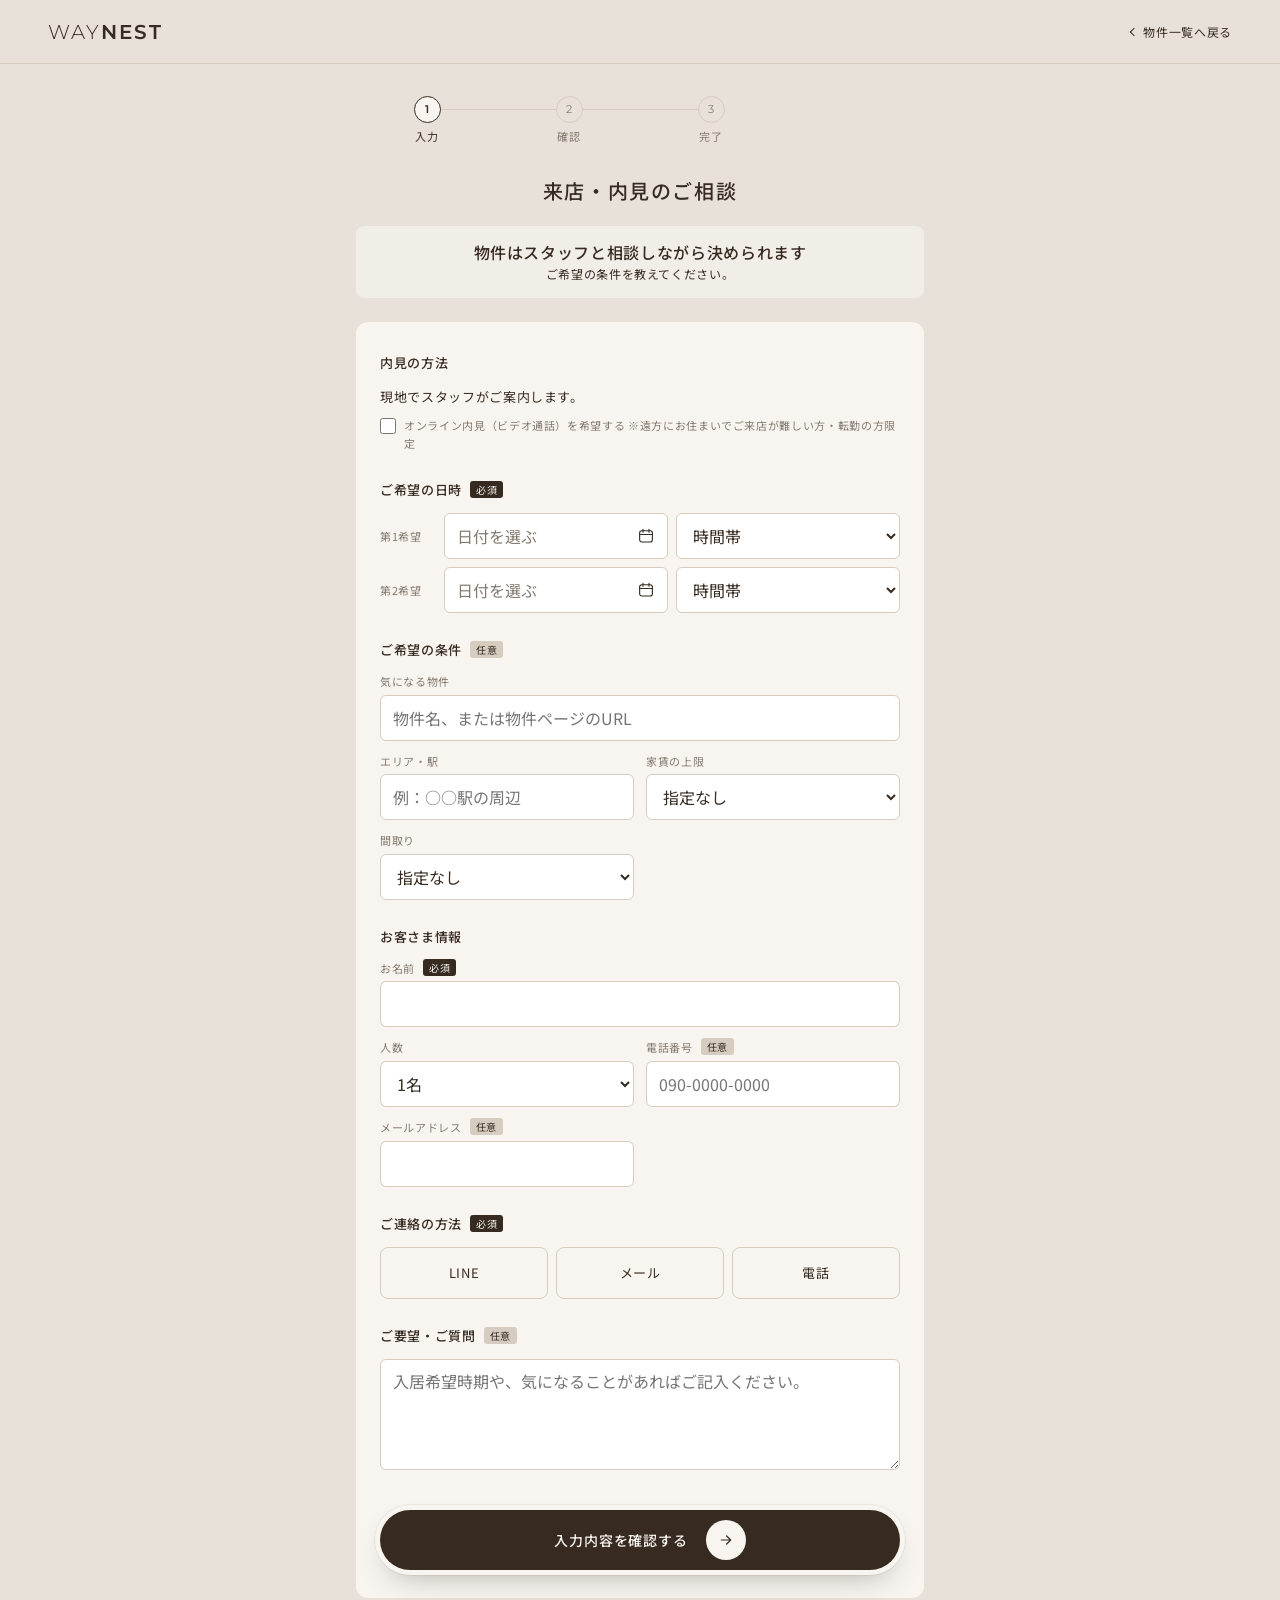
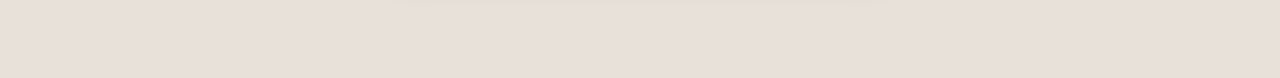
==== entry.html @ b0dadb28 "WAYNEST サイトの複製を追加（フォームは相談管理ツールに送る） Co-Authored-By: Claude Opus 5.5 <noreply@anthropic.com> Claude-Se" ====
<!DOCTYPE html>
<html lang="ja">
<head>
  <meta charset="UTF-8" />
  <meta name="viewport" content="width=device-width, initial-scale=1.0, viewport-fit=cover" />
  <script src="./wn-gate.js"></script>
  <meta name="robots" content="noindex" />
  <title>WAYNEST｜お問い合わせ・内見予約</title>
  <link rel="preconnect" href="https://fonts.googleapis.com" />
  <link rel="preconnect" href="https://fonts.gstatic.com" crossorigin />
  <link rel="stylesheet" href="https://fonts.googleapis.com/css2?family=Inter+Tight:wght@500;600&family=Montserrat:wght@300;400;500;600&family=Noto+Sans+JP:wght@400;500;700&family=Roboto:wght@500&display=swap" />
  <link rel="stylesheet" href="./style.css" />
  <link rel="stylesheet" href="./entry.css" />
  <script defer src="./wn-button.js"></script>
  <script type="module" src="./entry.js"></script>
</head>

<body class="en-body">
  <header class="en-header">
    <a class="en-header__logo wn-logo" href="./index.html" aria-label="WAYNEST トップへ">
      <span class="lp-header__name-en"><span class="lp-header__thin">WAY</span>NEST</span>
    </a>
    <a class="en-header__back" href="./index.html#pickup" data-back>物件一覧へ戻る</a>
  </header>

  <!-- firebase-config.js が未設定（擬似動作）のときだけ出る -->
  <p class="en-proto" data-proto hidden>プロトタイプ：Google / LINE ログインと送信は擬似動作です</p>

  <main class="en-main">
    <!-- 進み具合 -->
    <ol class="en-steps" aria-label="手続きの進み具合" data-steps>
      <li class="is-current"><span>1</span>ログイン</li>
      <li><span>2</span>入力</li>
      <li><span>3</span>確認</li>
      <li><span>4</span>完了</li>
    </ol>

    <h1 class="en-title" data-title>内見のご予約</h1>

    <!-- 対象の物件（id が無いときは「物件はこれから相談」表示） -->
    <section class="en-property" data-property aria-label="対象の物件">
      <div class="en-property__image ph ph--plan" data-label="PHOTO"></div>
      <div class="en-property__body">
        <p class="en-property__area" data-p-area></p>
        <p class="en-property__name" data-p-name></p>
        <p class="en-property__spec" data-p-spec></p>
        <p class="en-property__rent" data-p-rent></p>
      </div>
    </section>

    <!-- ===== Step 1：ログイン ===== -->
    <section class="en-panel" data-step="1">
      <p class="en-lead">ログインすると、お名前などの入力がかんたんになります。<br />やりとりの履歴も、あとから確認できます。</p>

      <div class="en-login">
        <!-- LINE ログインボタン：LINE ログインボタン デザインガイドライン準拠（ベース #06C755／ホバー 黒10%／押下 黒30%／文字・ロゴ 白）
             ロゴは LINE Developers の公式ボタン素材（利用ガイドラインに同意してダウンロード）の
             アイコンを images/line-login-icon.png に置くと差し替わる -->
        <button class="en-login__btn en-login__btn--line" type="button" data-login="line">
          <span class="en-login__logo" aria-hidden="true">
            <img src="./images/line-login-icon.png" alt="" width="32" height="32" onerror="this.remove()" />
          </span>
          <span class="en-login__label">LINEでログイン</span>
        </button>
        <!-- Google ログインボタン：Sign in with Google ブランドガイドライン準拠（ライト：白地／枠線 #747775／文字 #1F1F1F Roboto Medium／標準カラーの G ロゴ） -->
        <button class="en-login__btn en-login__btn--google" type="button" data-login="google">
          <span class="en-login__logo" aria-hidden="true">
            <svg viewBox="0 0 48 48" width="20" height="20"><path fill="#EA4335" d="M24 9.5c3.54 0 6.71 1.22 9.21 3.6l6.85-6.85C35.9 2.38 30.47 0 24 0 14.62 0 6.51 5.38 2.56 13.22l7.98 6.19C12.43 13.72 17.74 9.5 24 9.5z"/><path fill="#4285F4" d="M46.98 24.55c0-1.57-.15-3.09-.38-4.55H24v9.02h12.94c-.58 2.96-2.26 5.48-4.78 7.18l7.73 6c4.51-4.18 7.09-10.36 7.09-17.65z"/><path fill="#FBBC05" d="M10.53 28.59c-.48-1.45-.76-2.99-.76-4.59s.27-3.14.76-4.59l-7.98-6.19C.92 16.46 0 20.12 0 24c0 3.88.92 7.54 2.56 10.78l7.97-6.19z"/><path fill="#34A853" d="M24 48c6.48 0 11.93-2.13 15.89-5.81l-7.73-6c-2.15 1.45-4.92 2.3-8.16 2.3-6.26 0-11.57-4.22-13.47-9.91l-7.98 6.19C6.51 42.62 14.62 48 24 48z"/></svg>
          </span>
          <span class="en-login__label">Google でログイン</span>
        </button>
        <p class="en-login__error" data-login-error role="alert" hidden></p>
        <p class="en-login__inapp" data-inapp hidden>
          InstagramやLINEのアプリ内ブラウザでは、Googleでのログインができない場合があります。<br />
          そのときは<span data-inapp-line>「LINEでログイン」か、</span>右上のメニューから「ブラウザで開く」をお試しください。
        </p>
      </div>

      <p class="en-or"><span>または</span></p>
      <button class="en-guest" type="button" data-guest>ログインせずに入力する</button>
      <p class="en-note">ログイン情報は、お問い合わせ対応のためだけに使用します。<a href="#">個人情報の取り扱いについて</a></p>
    </section>

    <!-- ===== Step 2：入力 ===== -->
    <section class="en-panel" data-step="2" hidden>
      <div class="en-account" data-account hidden>
        <span class="en-account__badge" data-account-provider></span>
        <span class="en-account__name" data-account-label></span>
        <button class="en-account__switch" type="button" data-logout>切り替える</button>
      </div>

      <form class="en-form" data-form novalidate>
        <!-- 内見予約のときだけ -->
        <fieldset class="en-field" data-only="visit">
          <legend>内見の方法</legend>
          <!-- 基本は現地。オンライン内見は転勤などで来られない方だけなので、小さなチェックで選ぶ -->
          <p class="en-method">現地でスタッフがご案内します。</p>
          <label class="en-check"><input type="checkbox" name="online" /><span>オンライン内見（ビデオ通話）を希望する ※遠方にお住まいでご来店が難しい方・転勤の方限定</span></label>
        </fieldset>

        <fieldset class="en-field" data-only="visit">
          <legend>ご希望の日時<em>必須</em></legend>
          <!-- 日付はカレンダー（datepick.js）、時間帯はプルダウンで選ぶ -->
          <div class="en-datetime">
            <span class="en-datetime__label">第1希望</span>
            <input type="hidden" name="date1" />
            <button class="en-datepick" type="button" aria-label="第1希望の日付" data-datepick="date1"><span data-datepick-text>日付を選ぶ</span><svg viewBox="0 0 24 24" aria-hidden="true"><rect x="3.5" y="5" width="17" height="15" rx="3"/><path d="M3.5 10h17M8 3v4M16 3v4"/></svg></button>
            <select name="time1" required aria-label="第1希望の時間帯">
              <option value="">時間帯</option>
              <option>10:00〜12:00</option>
              <option>12:00〜14:00</option>
              <option>14:00〜16:00</option>
              <option>16:00〜18:00</option>
            </select>
          </div>
          <div class="en-datetime">
            <span class="en-datetime__label">第2希望</span>
            <input type="hidden" name="date2" />
            <button class="en-datepick" type="button" aria-label="第2希望の日付" data-datepick="date2"><span data-datepick-text>日付を選ぶ</span><svg viewBox="0 0 24 24" aria-hidden="true"><rect x="3.5" y="5" width="17" height="15" rx="3"/><path d="M3.5 10h17M8 3v4M16 3v4"/></svg></button>
            <select name="time2" aria-label="第2希望の時間帯">
              <option value="">時間帯</option>
              <option>10:00〜12:00</option>
              <option>12:00〜14:00</option>
              <option>14:00〜16:00</option>
              <option>16:00〜18:00</option>
            </select>
          </div>
          <p class="en-error" data-error="date1">第1希望の日付と時間帯を選んでください。</p>
        </fieldset>

        <!-- 物件が決まっていないとき（来店予約など）だけ -->
        <fieldset class="en-field" data-only="noproperty">
          <legend>ご希望の条件<em class="is-optional">任意</em></legend>
          <div class="en-grid">
            <label class="en-input" data-only="detail visit"><span>気になる物件</span><input type="text" name="propertyText" placeholder="物件名、または物件ページのURL" /></label>
            <label class="en-input" data-only="consult"><span>お引越しの時期</span>
              <select name="when"><option value="">未定</option><option>1か月以内</option><option>3か月以内</option><option>半年以内</option></select>
            </label>
            <label class="en-input"><span>エリア・駅</span><input type="text" name="area" placeholder="例：○○駅の周辺" /></label>
            <label class="en-input"><span>家賃の上限</span>
              <select name="budget"><option value="">指定なし</option><option>〜6万円</option><option>〜8万円</option><option>〜10万円</option><option>〜12万円</option><option>12万円以上</option></select>
            </label>
            <label class="en-input"><span>間取り</span>
              <select name="layout"><option value="">指定なし</option><option>1R・1K</option><option>1LDK</option><option>2LDK</option><option>3LDK以上</option></select>
            </label>
          </div>
        </fieldset>

        <!-- お部屋探しの相談のときだけ -->
        <fieldset class="en-field" data-only="consult">
          <legend>こだわり<em class="is-optional">複数選べます</em></legend>
          <div class="en-chips">
            <label class="en-chip"><input type="checkbox" name="prefs" value="ペット可" /><span>ペット可</span></label>
            <label class="en-chip"><input type="checkbox" name="prefs" value="駐車場あり" /><span>駐車場あり</span></label>
            <label class="en-chip"><input type="checkbox" name="prefs" value="バス・トイレ別" /><span>バス・トイレ別</span></label>
            <label class="en-chip"><input type="checkbox" name="prefs" value="オートロック" /><span>オートロック</span></label>
            <label class="en-chip"><input type="checkbox" name="prefs" value="初期費用を抑えたい" /><span>初期費用を抑えたい</span></label>
            <label class="en-chip"><input type="checkbox" name="prefs" value="遠方からの引越し" /><span>遠方からの引越し</span></label>
          </div>
        </fieldset>

        <!-- 詳細のお問い合わせのときだけ -->
        <fieldset class="en-field" data-only="detail">
          <legend>知りたいこと<em class="is-optional">複数選べます</em></legend>
          <div class="en-chips">
            <label class="en-chip"><input type="checkbox" name="topics" value="空室状況・入居可能日" checked /><span>空室状況・入居可能日</span></label>
            <label class="en-chip"><input type="checkbox" name="topics" value="初期費用の見積もり" /><span>初期費用の見積もり</span></label>
            <label class="en-chip"><input type="checkbox" name="topics" value="室内の写真・動画" /><span>室内の写真・動画</span></label>
            <label class="en-chip"><input type="checkbox" name="topics" value="周辺環境" /><span>周辺環境</span></label>
            <label class="en-chip"><input type="checkbox" name="topics" value="ペット・楽器の可否" /><span>ペット・楽器の可否</span></label>
            <label class="en-chip"><input type="checkbox" name="topics" value="似た条件のほかの物件" /><span>似た条件のほかの物件</span></label>
          </div>
        </fieldset>

        <fieldset class="en-field">
          <legend>お客さま情報</legend>
          <div class="en-grid">
            <label class="en-input"><span>お名前<em>必須</em></span><input type="text" name="name" autocomplete="name" required /></label>
            <label class="en-input" data-only="visit consult"><span>人数</span>
              <select name="people"><option>1名</option><option>2名</option><option>3名以上</option></select>
            </label>
            <label class="en-input"><span>電話番号<em class="is-optional">任意</em></span><input type="tel" name="tel" autocomplete="tel" inputmode="tel" placeholder="090-0000-0000" /></label>
            <label class="en-input"><span>メールアドレス<em class="is-optional" data-email-optional>任意</em></span><input type="email" name="email" autocomplete="email" /></label>
          </div>
          <p class="en-error" data-error="name">お名前を入力してください。</p>
          <p class="en-error" data-error="email">メールでのご連絡にはメールアドレスが必要です。</p>
          <p class="en-error" data-error="tel">お電話でのご連絡には電話番号が必要です。</p>
        </fieldset>

        <fieldset class="en-field">
          <legend>ご連絡の方法<em>必須</em></legend>
          <div class="en-choices en-choices--3">
            <label class="en-choice"><input type="radio" name="contact" value="LINE" /><span>LINE</span></label>
            <label class="en-choice"><input type="radio" name="contact" value="メール" /><span>メール</span></label>
            <label class="en-choice"><input type="radio" name="contact" value="電話" /><span>電話</span></label>
          </div>
          <p class="en-error" data-error="contact">ご連絡の方法を選んでください。</p>
        </fieldset>

        <fieldset class="en-field">
          <legend>ご要望・ご質問<em class="is-optional">任意</em></legend>
          <textarea name="message" rows="4" placeholder="入居希望時期や、気になることがあればご記入ください。"></textarea>
        </fieldset>

        <button class="wn-btn wn-btn--jp wn-btn--block" type="submit"><span class="wn-btn__label">入力内容を確認する</span><span class="wn-btn__icon wn-btn__icon--arrow" aria-hidden="true"><svg viewBox="0 0 24 24"><path d="M5 12h14M13 6l6 6-6 6"/></svg></span></button>
      </form>
    </section>

    <!-- ===== Step 3：確認 ===== -->
    <section class="en-panel" data-step="3" hidden>
      <p class="en-lead">以下の内容で送信します。</p>
      <dl class="en-confirm" data-confirm></dl>
      <label class="en-agree">
        <input type="checkbox" data-agree />
        <span><a href="#">個人情報の取り扱い</a>に同意する</span>
      </label>
      <div class="en-actions">
        <button class="wn-btn wn-btn--light wn-btn--jp wn-btn--block" type="button" data-edit><span class="wn-btn__label">修正する</span></button>
        <button class="wn-btn wn-btn--jp wn-btn--block" type="button" data-send disabled><span class="wn-btn__label">この内容で送信する</span><span class="wn-btn__icon wn-btn__icon--arrow" aria-hidden="true"><svg viewBox="0 0 24 24"><path d="M5 12h14M13 6l6 6-6 6"/></svg></span></button>
      </div>
      <p class="en-login__error" data-send-error role="alert" hidden>送信できませんでした。通信環境をご確認のうえ、もう一度お試しください。</p>
    </section>

    <!-- ===== Step 4：完了 ===== -->
    <section class="en-panel en-done" data-step="4" hidden>
      <span class="en-done__mark" aria-hidden="true"></span>
      <p class="en-done__title" data-done-title>ご予約を受け付けました</p>
      <p class="en-lead" data-done-lead></p>
      <ol class="en-next">
        <li><b>担当スタッフからご連絡</b><span>1営業日以内にご連絡します。</span></li>
        <li data-only="visit"><b>日時の確定</b><span>ご希望をもとに、内見の日時を確定します。</span></li>
        <li data-only="visit"><b>内見</b><span>当日はスタッフがご案内します。</span></li>
        <li data-only="consult"><b>お部屋のご提案</b><span>ご希望に合うお部屋を探して、ご案内します。</span></li>
        <li data-only="detail"><b>ご提案</b><span>ご質問への回答と、あわせて似た物件もご案内します。</span></li>
      </ol>
      <div class="en-actions en-actions--stack">
        <a class="wn-btn wn-btn--jp wn-btn--block" href="./index.html#pickup"><span class="wn-btn__label">ほかの物件も見る</span><span class="wn-btn__icon wn-btn__icon--arrow" aria-hidden="true"><svg viewBox="0 0 24 24"><path d="M5 12h14M13 6l6 6-6 6"/></svg></span></a>
        <a class="wn-btn wn-btn--light wn-btn--jp wn-btn--block" href="./index.html"><span class="wn-btn__label">トップへ戻る</span></a>
      </div>
    </section>
  </main>
</body>
</html>
---- style.css ----
/* =========================================================
   LP Frame — 物件サイト型ランディングページの枠
   色・フォントはここの変数だけ差し替えれば全体に効く
   ========================================================= */
:root {
  /* パレット：ファーストビューの写真（ベージュのリビング）から拾った色 */
  --c-base: #e7e1d9;      /* ページ地色（リネン） */
  --c-paper: #f1ede7;     /* 明るい帯 */
  --c-main: #372b21;      /* 文字・ボタン・フッター（エスプレッソ ＝ 写真の花瓶・影） */
  --c-ink: #221a14;       /* いちばん濃い色（ヒーローの黒ボタンなど） */
  --c-taupe: #705d4c;     /* アクセント（写真のソファ・右パネル） */
  --c-greige: #847a70;    /* 補助テキスト（写真の壁） */
  --c-sub: #d6ccc0;       /* 線・チップ・明るいボタン（サンド） */
  --c-line: #5b6a4b;      /* LINE ボタンだけのセージグリーン（写真の窓の外の緑をくすませた色） */
  --c-white: #f8f5f0;     /* 白（ウォームホワイト） */
  --rgb-ink: 34, 26, 20;  /* 半透明の影・オーバーレイ用 */
  --rgb-taupe: 112, 93, 76;
  --f-en: "Montserrat", sans-serif;
  --f-jp: "Noto Sans JP", "Yu Gothic", YuGothic, sans-serif;
  --f-serif: "Noto Serif JP", serif;
  --f-display: "Inter Tight", "Montserrat", sans-serif;
  --header-h: 90px;
  --container: 910px;
  --gutter: 50px;
  /* ヒーローの額縁 */
  --frame-x: clamp(12px, 4.5vw, 90px);
  --frame-y: 20px;
  --panel-w: clamp(240px, 19vw, 330px);
  --panel-inset: 14px;
  --pill-w: 160px;
}

*,
*::before,
*::after { box-sizing: border-box; }

html { scroll-behavior: smooth; scroll-padding-top: var(--header-h); }

body {
  margin: 0;
  background: var(--c-base);
  color: var(--c-main);
  font-family: var(--f-jp);
  font-size: 13px;
  line-height: 2;
  letter-spacing: 0.05em;
  -webkit-font-smoothing: antialiased;
}
body.is-locked { overflow: hidden; }

a { color: inherit; text-decoration: none; }
p { margin: 0; }
button { font: inherit; color: inherit; background: none; border: 0; padding: 0; cursor: pointer; }

/* ---------- 仮画像 ---------- */
.ph {
  position: relative;
  background: linear-gradient(135deg, #b3a597, #847a70);
  overflow: hidden;
}
.ph::after {
  content: attr(data-label);
  position: absolute;
  inset: 0;
  display: grid;
  place-items: center;
  font-family: var(--f-en);
  font-size: 12px;
  letter-spacing: 0.2em;
  color: rgba(255, 255, 255, 0.55);
}
.ph--dark   { background: radial-gradient(ellipse at 50% 60%, #4d3e32, var(--c-ink) 70%); }
.ph--sky    { background: linear-gradient(180deg, #d9d0c4 0%, #c4b6a6 45%, #92857a 70%, #6c6055 100%); }
.ph--forest { background: linear-gradient(120deg, #4d3e32, #776657 55%, #a89888); }
.ph--city   { background: linear-gradient(160deg, #372b21, #6c6055 60%, #a39686); }
.ph--stone  { background: linear-gradient(140deg, #63564a, #92857a 60%, #c9bdb0); }
.ph--warm   { background: linear-gradient(130deg, #584838, #a48d75 55%, #d8c8b4); }
.ph--plan   { background: repeating-linear-gradient(0deg, transparent 0 39px, rgba(var(--rgb-ink), .07) 39px 40px), repeating-linear-gradient(90deg, transparent 0 39px, rgba(var(--rgb-ink), .07) 39px 40px), var(--c-white); }
.ph--plan::after { color: rgba(var(--rgb-ink), .4); }
.lp-cover__bg.ph::after { place-items: end; padding: 10px 14px; }

/* ---------- Header ---------- */
/* トップでは額縁の内側に載り、スクロールすると地色の帯になる */
.lp-header {
  position: fixed;
  top: var(--frame-y);
  left: 0;
  right: 0;
  z-index: 50;
  height: var(--header-h);
  display: grid;
  grid-template-columns: 1fr auto 1fr;
  align-items: center;
  gap: 24px;
  /* 右側：CONTACT＋メニューボタン（幅 pill-w + 55px）を右パネルの中央にそろえる */
  padding: 18px calc(var(--frame-x) + var(--panel-inset) + (var(--panel-w) - var(--pill-w) - 55px) / 2) 0 calc(var(--frame-x) + 56px);
  color: var(--c-white);
  transition: top .4s, padding .4s, background-color .4s, color .4s;
}
.lp-header.is-scrolled {
  top: 0;
  padding: 0 var(--frame-x);
  background: var(--c-base);
  color: var(--c-main);
}
.lp-header.is-menu-open { background: transparent; color: var(--c-white); }

.lp-header__logo { display: flex; align-items: center; gap: 14px; line-height: 1; justify-self: start; }
/* ロゴ：細い WAY ＋ 太い NEST（ロゴ画像ができたら SVG に差し替え） */
.lp-header__name-en { font-family: var(--f-en); font-size: 26px; font-weight: 600; letter-spacing: 0.1em; line-height: 1; }
.lp-header__thin { font-weight: 300; }
.lp-header__tagline { font-size: 10px; font-weight: 500; line-height: 1.3; letter-spacing: 0.04em; }

/* 左上のロゴ（全ページ共通）：トップへ戻るボタン。かざすと丸い下地が出て、文字が少し広がり「TOP」の札が出る */
.wn-logo { position: relative; display: inline-flex; align-items: center; gap: 14px; margin: -8px -16px; padding: 8px 16px; border-radius: 999px; transition: background-color .3s; }
.wn-logo .lp-header__name-en { transition: letter-spacing .4s cubic-bezier(.2, .8, .2, 1); }
.wn-logo:hover,
.wn-logo:focus-visible { background: color-mix(in srgb, currentColor 10%, transparent); outline: none; }
.wn-logo:hover .lp-header__name-en,
.wn-logo:focus-visible .lp-header__name-en { letter-spacing: 0.16em; }
.wn-logo:active { transform: scale(.98); }
@media (hover: hover) and (min-width: 768px) {
  .wn-logo::after { content: "TOP"; display: flex; align-items: center; height: 22px; padding: 0 10px; border: 1px solid currentColor; border-radius: 999px; font-family: var(--f-en); font-size: 10px; font-weight: 600; letter-spacing: 0.2em; opacity: 0; transform: translateX(-8px); transition: opacity .3s, transform .4s cubic-bezier(.2, .8, .2, 1); }
  .wn-logo:hover::after,
  .wn-logo:focus-visible::after { opacity: 1; transform: none; }
}
@media (prefers-reduced-motion: reduce) {
  .wn-logo .lp-header__name-en, .wn-logo::after { transition: none; }
}

/* ナビ：ボタンとわかるよう丸い枠つき。写真の上ではすりガラス、スクロール後は地色の上の白いボタン */
.lp-gnav { display: flex; gap: 8px; font-family: var(--f-jp); font-size: 13px; font-weight: 500; }
.lp-gnav a {
  display: flex;
  align-items: center;
  height: 40px;
  padding: 0 18px;
  border-radius: 999px;
  background: rgba(255, 255, 255, .14);
  box-shadow: inset 0 0 0 1px rgba(255, 255, 255, .45);
  backdrop-filter: blur(8px);
  -webkit-backdrop-filter: blur(8px);
  letter-spacing: 0.04em;
  white-space: nowrap;
  transition: background-color .25s, color .25s, box-shadow .25s, transform .15s cubic-bezier(.3, .7, .4, 1);
}
.lp-gnav a:hover,
.lp-gnav a.is-current { background: var(--c-white); box-shadow: none; color: var(--c-main); }
.lp-gnav a:active { transform: scale(.97); }
.lp-header.is-scrolled .lp-gnav a { background: var(--c-white); box-shadow: 0 2px 6px rgba(var(--rgb-ink), .06), inset 0 0 0 1px rgba(var(--rgb-ink), .1); backdrop-filter: none; -webkit-backdrop-filter: none; }
.lp-header.is-scrolled .lp-gnav a:hover,
.lp-header.is-scrolled .lp-gnav a.is-current { background: var(--c-main); box-shadow: none; color: var(--c-white); }

.lp-header__right { display: flex; align-items: center; gap: 8px; justify-self: end; }
.lp-pill {
  display: flex;
  align-items: center;
  justify-content: center;
  gap: 12px;
  width: var(--pill-w);
  height: 60px;
  border-radius: 999px;
  background: var(--c-white);
  color: var(--c-ink);
  font-family: var(--f-display);
  font-size: 14px;
  font-weight: 600;
  letter-spacing: 0.02em;
  transition: background-color .4s, color .4s;
}
.lp-pill__icon,
.lp-hero__icon {
  position: relative;
  flex: none;
  width: 22px;
  height: 22px;
  border-radius: 50%;
  background: var(--c-ink);
}
.lp-pill__icon::after,
.lp-hero__icon::after {
  content: "";
  position: absolute;
  left: 7px;
  top: 8px;
  width: 5px;
  height: 5px;
  border-top: 1.5px solid var(--c-white);
  border-right: 1.5px solid var(--c-white);
  transform: rotate(45deg);
}
.lp-header.is-scrolled .lp-pill { height: 48px; background: var(--c-main); color: var(--c-white); }
.lp-header.is-scrolled .lp-pill__icon { background: var(--c-white); }
.lp-header.is-scrolled .lp-pill__icon::after { border-color: var(--c-main); }
.lp-header.is-menu-open .lp-pill { visibility: hidden; }

.lp-drawer {
  position: relative;
  width: 47px;
  height: 47px;
  display: grid;
  place-content: center;
  gap: 5px;
}
.lp-drawer span { display: block; width: 16px; height: 2px; background: currentColor; transition: transform .3s, opacity .3s; }
.lp-drawer[aria-expanded="true"] span:nth-child(1) { transform: translateY(7px) rotate(45deg); width: 20px; }
.lp-drawer[aria-expanded="true"] span:nth-child(2) { opacity: 0; }
.lp-drawer[aria-expanded="true"] span:nth-child(3) { transform: translateY(-7px) rotate(-45deg); width: 20px; }

/* ---------- Menu ---------- */
.lp-menu {
  position: fixed;
  inset: 0;
  z-index: 40;
  background: var(--c-main);
  color: var(--c-white);
  overflow-y: auto;
  opacity: 0;
  visibility: hidden;
  transition: opacity .4s, visibility .4s;
}
.lp-menu.is-open { opacity: 1; visibility: visible; }
.lp-menu__body { width: min(640px, calc(100% - 32px)); margin: 0 auto; padding: 146px 0 80px; }
.lp-menu__list {
  list-style: none;
  margin: 0;
  padding: 0;
  display: grid;
  grid-template-rows: repeat(6, auto);
  grid-auto-flow: column;
  column-gap: 44px;
}
.lp-menu__list a {
  position: relative;
  display: flex;
  align-items: center;
  gap: 6px;
  height: 54px;
  padding: 0 30px 0 2px;
  border-top: 1px solid rgba(214, 204, 192, .5);
  font-size: 14px;
}
.lp-menu__list a::after,
.lp-menu__button::after {
  content: "";
  position: absolute;
  right: 12px;
  top: 50%;
  width: 6px;
  height: 6px;
  border-top: 1px solid currentColor;
  border-right: 1px solid currentColor;
  transform: translateY(-50%) rotate(45deg);
}
.lp-new {
  font-style: normal;
  font-family: var(--f-en);
  font-size: 9px;
  line-height: 1;
  padding: 3px 4px;
  background: var(--c-white);
  color: var(--c-main);
}
.lp-menu__cta { display: grid; grid-template-columns: 1fr 1fr; gap: 44px; margin-top: 14px; }
.lp-menu__button {
  position: relative;
  display: flex;
  align-items: center;
  height: 52px;
  padding: 0 16px;
  background: var(--c-sub);
  color: var(--c-main);
  font-size: 14px;
}

/* ---------- Hero ---------- */
/* 地色の上に、写真を額縁のように収める */
.lp-hero { padding: var(--frame-y) var(--frame-x); }
.lp-hero__frame {
  position: relative;
  height: calc(100vh - var(--frame-y) * 2);
  height: calc(100svh - var(--frame-y) * 2);
  min-height: 560px;
  overflow: hidden;
  border-radius: 4px;
  background: var(--c-ink);
  isolation: isolate;
}
.lp-hero__slides { position: absolute; inset: 0; z-index: -2; }
.lp-hero__media {
  position: absolute;
  inset: 0;
  width: 100%;
  height: 100%;
  object-fit: cover;
  opacity: 0;
  transition: opacity 1.6s ease;
}
.lp-hero__media.is-active { opacity: 1; animation: lp-hero-zoom 18s ease-out both; }
.lp-hero__slides > :first-child.is-active { animation: lp-hero-in 2.4s ease-out both, lp-hero-zoom 18s ease-out both; }
@keyframes lp-hero-in { from { opacity: 0; } }
@keyframes lp-hero-zoom { from { transform: scale(1.08); } }
/* 白い大見出しとナビが読めるよう、左と上をうっすら暗くする */
.lp-hero__frame::before {
  content: "";
  position: absolute;
  inset: 0;
  z-index: -1;
  pointer-events: none;
  background:
    linear-gradient(90deg, rgba(var(--rgb-ink), .5) 0, rgba(var(--rgb-ink), .12) 45%, rgba(var(--rgb-ink), 0) 70%),
    linear-gradient(180deg, rgba(var(--rgb-ink), .35) 0, rgba(var(--rgb-ink), 0) 180px),
    linear-gradient(0deg, rgba(var(--rgb-ink), .3) 0, rgba(var(--rgb-ink), 0) 220px);
}

.lp-hero__body {
  position: absolute;
  top: calc(var(--header-h) + 50px);
  bottom: 40px;
  left: 56px;
  right: calc(var(--panel-w) + var(--panel-inset) + 40px);
  display: flex;
  flex-direction: column;
  align-items: flex-start;
  color: var(--c-white);
}
.lp-hero__title {
  margin: 0;
  font-family: var(--f-display);
  font-size: clamp(96px, 14.5vw, 250px);
  font-weight: 600;
  line-height: .8;
  letter-spacing: -0.06em;
  text-shadow: 0 6px 40px rgba(var(--rgb-ink), .18);
  animation: lp-rise 1.2s .3s cubic-bezier(.2, .7, .2, 1) both;
}
.lp-hero__title span { display: block; }
.lp-hero__title span + span { margin-top: .02em; }
@keyframes lp-rise { from { opacity: 0; transform: translateY(40px); } }

.lp-hero__cta { display: flex; align-items: center; margin-top: auto; animation: lp-rise 1s 1.1s cubic-bezier(.2, .7, .2, 1) both; }
.lp-hero__btn {
  display: flex;
  align-items: center;
  gap: 16px;
  font-size: 17px;
  font-weight: 700;
  letter-spacing: 0.02em;
  transition: opacity .3s;
}
.lp-hero__btn:hover { opacity: .88; }
/* 押した感触と矢印の動きは wn-btn とそろえる */
.lp-hero__btn,
.lp-pill,
.lp-menu__button,
.lp-aside__link { transition: background-color .2s, color .2s, opacity .2s, transform .15s cubic-bezier(.3, .7, .4, 1); }
.lp-hero__btn:active,
.lp-pill:active,
.lp-menu__button:active,
.lp-aside__link:active { transform: scale(.97); }
.lp-hero__icon,
.lp-pill__icon { overflow: hidden; }
.lp-hero__btn:hover .lp-hero__icon::after,
.lp-pill:hover .lp-pill__icon::after { animation: wn-chevron .55s cubic-bezier(.5, 0, .2, 1); }
@keyframes wn-chevron {
  45% { translate: 14px 0; }
  46% { translate: -14px 0; }
}
.lp-hero__btn--light { position: relative; z-index: 1; height: 84px; padding: 0 40px 0 28px; border-radius: 6px; background: var(--c-white); color: var(--c-ink); }
.lp-hero__btn--dark { height: 70px; padding: 0 30px 0 34px; margin-left: -4px; border-radius: 0 6px 6px 0; background: var(--c-ink); color: var(--c-white); font-size: 15px; }
.lp-hero__body .lp-caption--hero { position: static; margin-top: 14px; }

.lp-hero__dots {
  position: absolute;
  right: calc(var(--panel-w) + var(--panel-inset) + 12%);
  bottom: 78px;
  display: flex;
  gap: 5px;
}
.lp-hero__dots button { width: 10px; height: 10px; border-radius: 2px; background: rgba(255, 255, 255, .5); transition: background-color .3s; }
.lp-hero__dots button.is-active { background: var(--c-white); }

.lp-hero__panel {
  position: absolute;
  top: var(--panel-inset);
  right: var(--panel-inset);
  bottom: 0;
  width: var(--panel-w);
  display: flex;
  flex-direction: column;
  padding: 120px 22px 48px;
  border-radius: 14px 14px 0 0;
  background: linear-gradient(180deg, rgba(var(--rgb-taupe), .55), rgba(var(--rgb-taupe), .75));
  -webkit-backdrop-filter: blur(14px);
  backdrop-filter: blur(14px);
  color: var(--c-white);
  animation: lp-panel-in 1.2s .5s cubic-bezier(.2, .7, .2, 1) both;
}
@keyframes lp-panel-in { from { opacity: 0; transform: translateX(40px); } }
.lp-hero__thumbs { list-style: none; display: grid; gap: 20px; margin: 0; padding: 0; }
.lp-hero__thumbs a { position: relative; display: block; overflow: hidden; border-radius: 8px; }
/* 仮サムネイル：ヒーロー写真の一部を拡大して切り抜いている。物件写真ができたら <img> に差し替え */
.lp-hero__thumb {
  display: block;
  aspect-ratio: 3 / 2;
  background: url("./images/hero.webp") no-repeat;
  background-size: 260%;
  transition: transform .8s cubic-bezier(.2, .7, .2, 1);
}
.lp-hero__thumbs a:hover .lp-hero__thumb { transform: scale(1.06); }
.lp-hero__thumb-label {
  position: absolute;
  left: 8px;
  bottom: 8px;
  padding: 2px 8px;
  border-radius: 4px;
  background: rgba(var(--rgb-ink), .55);
  font-size: 11px;
  line-height: 1.7;
}
.lp-hero__panel-text { margin-top: auto; text-align: center; font-size: 15px; font-weight: 500; line-height: 1.5; }

.lp-caption {
  position: absolute;
  left: 12px;
  bottom: 8px;
  z-index: 2;
  font-size: 10px;
  color: var(--c-white);
  text-shadow: 0 0 6px rgba(var(--rgb-ink), .5);
  pointer-events: none;
}
.lp-caption--hero { left: 10px; bottom: 10px; font-size: 11px; font-weight: 500; text-shadow: 0 0 8px rgba(var(--rgb-ink), .7); }

/* ---------- Section / headline ---------- */
.lp-section { padding: 100px var(--gutter); }
.lp-section > * { max-width: var(--container); margin-left: auto; margin-right: auto; }
.lp-section--paper { background: var(--c-paper); }
.lp-section--pt0 { padding-top: 50px; }

.lp-headline { margin: 0 auto; text-align: center; font-weight: 400; }
.lp-headline > span { display: block; }
.lp-headline__en { font-family: var(--f-en); font-size: 26px; font-weight: 500; letter-spacing: 0.25em; line-height: 30px; }
.lp-headline__jp { font-size: 20px; letter-spacing: 0.1em; line-height: 36px; }
.lp-headline__copy { margin-top: 36px; font-size: 16px; font-weight: 500; line-height: 2; }
.lp-headline__subcopy { margin-top: 14px; font-size: 13px; line-height: 2; }
.lp-headline--light { color: var(--c-white); }
.lp-headline__tag {
  display: flex !important;
  align-items: center;
  justify-content: center;
  gap: 8px;
  margin-bottom: 14px;
  font-family: var(--f-en);
  font-size: 11px;
  letter-spacing: 0.3em;
}
.lp-section--head { padding-bottom: 60px; }

/* ---------- News ---------- */
.lp-news { max-width: 668px; margin-top: 50px; }
.lp-news__item { display: grid; grid-template-columns: 121px 1fr; gap: 0 20px; padding: 10px 0; }
.lp-news__date { font-size: 12px; opacity: .8; }
.lp-news__title a { border-bottom: 1px solid transparent; transition: border-color .3s; }
.lp-news__title a:hover { border-color: currentColor; }
.lp-ext {
  display: inline-block;
  width: 9px;
  height: 9px;
  margin-left: 6px;
  border: 1px solid currentColor;
  vertical-align: 1px;
  position: relative;
}
.lp-ext::after {
  content: "";
  position: absolute;
  right: -3px;
  top: -3px;
  width: 5px;
  height: 5px;
  border-top: 1px solid currentColor;
  border-right: 1px solid currentColor;
  background: inherit;
}

/* ---------- Photo（コンセプトの画像：スライドショー） ----------
   画像を重ねておき、表示中の1枚（.is-active）だけを不透明にする。入れ替えはフェード */
.lp-photo { margin: 0; padding: 0 var(--gutter); background: var(--c-paper); }
.lp-photo__inner { position: relative; max-width: 1100px; margin: 0 auto; overflow: hidden; border-radius: 4px; aspect-ratio: 16 / 9; }
.lp-photo__image { position: absolute; inset: 0; width: 100%; height: 100%; object-fit: cover; opacity: 0; transition: opacity 1.2s ease-in-out; }
.lp-photo__image.is-active { opacity: 1; }
.lp-photo__dots { display: flex; justify-content: center; gap: 6px; max-width: 1100px; margin: 16px auto 0; }
.lp-photo__dots[hidden] { display: none; }
.lp-photo__dots button { width: 25px; height: 12px; position: relative; }
.lp-photo__dots button::before { content: ""; position: absolute; inset: 5px 0; background: var(--c-sub); }
.lp-photo__dots button.is-active::before { background: var(--c-main); }

/* ---------- Article ---------- */
.lp-article { padding-top: 0; }
.lp-article__title { font-size: 18px; font-weight: 500; line-height: 1.5; }
.lp-article__copy { margin-top: 12px; font-size: 13px; line-height: 2; }
.lp-article__more { margin-top: 12px; }

/* ---------- Buttons（wn-btn） ----------
   READ MORE を基準にした共通ボタン。
   ・ピル型＋外側の白い縁取り（ベゼル）＋やわらかい影
   ・押すと 97% に縮む／ホバーで背景がふわっと変わり、矢印が右へ抜けて左から戻る
   ・開閉や送信で状態が変わると、幅が弾むように伸び縮みしてラベルが入れ替わる（wn-button.js）
   色・サイズは変数で切り替える（--light / --line / --glass / --sm） */
.wn-btn {
  --wn-bg: var(--c-main);
  --wn-bg-hover: #4a392c;
  --wn-fg: var(--c-white);
  --wn-icon-bg: var(--c-white);
  --wn-icon-fg: var(--c-main);
  --wn-ring: var(--c-white);
  --wn-ring-w: 5px;
  --wn-h: 60px;
  --wn-icon: 40px;
  position: relative;
  display: inline-flex;
  align-items: center;
  justify-content: center;
  gap: 18px;
  height: var(--wn-h);
  padding: 0 calc((var(--wn-h) - var(--wn-icon)) / 2) 0 30px;
  border-radius: 999px;
  background: var(--wn-bg);
  color: var(--wn-fg);
  box-shadow:
    0 0 0 var(--wn-ring-w) var(--wn-ring),
    0 0 0 calc(var(--wn-ring-w) + 1px) rgba(var(--rgb-ink), .06),
    0 14px 30px -10px rgba(var(--rgb-ink), .35);
  font-family: var(--f-en);
  font-size: 13px;
  font-weight: 500;
  letter-spacing: 0.16em;
  line-height: 1;
  white-space: nowrap;
  overflow: hidden;
  cursor: pointer;
  transition: background-color .2s, color .2s, opacity .2s, transform .15s cubic-bezier(.3, .7, .4, 1);
  -webkit-tap-highlight-color: transparent;
}
.wn-btn:hover { background: var(--wn-bg-hover); }
.wn-btn:active { transform: scale(.97); }
.wn-btn:focus-visible { outline: 2px solid var(--c-taupe); outline-offset: calc(var(--wn-ring-w) + 3px); }
.wn-btn:disabled { opacity: .35; cursor: not-allowed; transform: none; }
.wn-btn:not(:has(.wn-btn__icon)) { padding: 0 28px; }
.wn-btn__label { display: inline-block; }

.wn-btn__icon {
  display: grid;
  place-items: center;
  flex: none;
  width: var(--wn-icon);
  height: var(--wn-icon);
  border-radius: 50%;
  background: var(--wn-icon-bg);
  color: var(--wn-icon-fg);
  overflow: hidden;
  transition: background-color .2s, color .2s;
}
.wn-btn__icon svg {
  width: 16px;
  height: 16px;
  fill: none;
  stroke: currentColor;
  stroke-width: 1.8;
  stroke-linecap: round;
  stroke-linejoin: round;
  transition: transform .45s cubic-bezier(.3, 1.4, .5, 1);
}
/* 矢印：右へ抜けて、左から戻ってくる */
.wn-btn:hover .wn-btn__icon--arrow svg,
.lp-cover:hover .wn-btn__icon--arrow svg { animation: wn-arrow .55s cubic-bezier(.5, 0, .2, 1); }
@keyframes wn-arrow {
  45% { transform: translateX(160%); }
  46% { transform: translateX(-160%); }
}
/* 外部リンク：右上へ抜けて、左下から戻ってくる */
.wn-btn:hover .wn-btn__icon--external svg { animation: wn-external .55s cubic-bezier(.5, 0, .2, 1); }
@keyframes wn-external {
  45% { transform: translate(150%, -150%); }
  46% { transform: translate(-150%, 150%); }
}
/* 開閉：＋ が回って × に */
.wn-btn[aria-expanded="true"] .wn-btn__icon--plus svg { transform: rotate(135deg); }
/* 送信中 */
.wn-btn__icon--spinner svg { animation: wn-spin .8s linear infinite; }
@keyframes wn-spin { to { transform: rotate(360deg); } }

/* 状態 */
.wn-btn.is-busy { pointer-events: none; }
.wn-btn.is-success { --wn-bg: var(--c-line); --wn-bg-hover: var(--c-line); --wn-icon-fg: var(--c-line); }
.wn-btn.is-error { --wn-bg: #a1503c; --wn-bg-hover: #a1503c; --wn-icon-fg: #a1503c; animation: wn-shake .42s cubic-bezier(.3, .7, .4, 1); }
@keyframes wn-shake {
  20% { translate: -6px 0; }
  40% { translate: 5px 0; }
  60% { translate: -3px 0; }
  80% { translate: 2px 0; }
}

/* 色 */
.wn-btn--light { --wn-bg: #ebe4da; --wn-bg-hover: #e2d8cb; --wn-fg: var(--c-main); --wn-icon-bg: var(--c-main); --wn-icon-fg: var(--c-white); }
.wn-btn--line { --wn-bg: var(--c-line); --wn-bg-hover: #4f5d41; --wn-icon-fg: var(--c-line); }
/* 写真の上：すりガラス。写真リンクにホバーすると白く満ちる */
.wn-btn--glass {
  --wn-bg: rgba(255, 255, 255, .14);
  --wn-bg-hover: var(--c-white);
  --wn-ring: rgba(255, 255, 255, .22);
  box-shadow: 0 0 0 var(--wn-ring-w) var(--wn-ring), 0 14px 30px -12px rgba(var(--rgb-ink), .5);
  -webkit-backdrop-filter: blur(10px);
  backdrop-filter: blur(10px);
}
.lp-cover:hover .wn-btn--glass { --wn-fg: var(--c-main); --wn-icon-bg: var(--c-main); --wn-icon-fg: var(--c-white); background: var(--wn-bg-hover); }
.lp-cover:active .wn-btn--glass { transform: scale(.97); }
/* スクロールのフェードイン（.js-fade）と一緒に使っても、色の変化と押した感触を残す */
.wn-btn.js-fade { transition: background-color .2s, color .2s, transform .15s cubic-bezier(.3, .7, .4, 1), opacity 1s, translate 1s; }

/* サイズ・並べ方 */
.wn-btn--sm { --wn-h: 46px; --wn-icon: 32px; --wn-ring-w: 4px; gap: 12px; padding-left: 22px; font-size: 12px; }
.wn-btn--sm .wn-btn__icon svg { width: 14px; height: 14px; }
.wn-btn--jp { font-family: var(--f-jp); font-size: 14px; letter-spacing: 0.06em; }
.wn-btn--sm.wn-btn--jp { font-size: 12.5px; }
.wn-btn--block { display: flex; width: 100%; }
.wn-btn--center { display: flex; width: fit-content; margin-top: 56px; margin-left: auto; margin-right: auto; }

@media (prefers-reduced-motion: reduce) {
  .wn-btn, .wn-btn__icon svg { transition: none; }
  .wn-btn:hover .wn-btn__icon svg, .lp-cover:hover .wn-btn__icon svg, .wn-btn.is-error { animation: none; }
}

/* ---------- Cover links ---------- */
.lp-cover {
  position: relative;
  display: flex;
  align-items: center;
  justify-content: center;
  min-height: 508px;
  padding: 140px 60px;
  overflow: hidden;
  isolation: isolate;
}
.lp-cover__bg { position: absolute; inset: 0; z-index: -2; transition: transform 1.2s cubic-bezier(.2, .6, .2, 1); }
img.lp-cover__bg { width: 100%; height: 100%; object-fit: cover; object-position: 50% 60%; }
.lp-cover::before { content: ""; position: absolute; inset: 0; z-index: -1; background: rgba(var(--rgb-ink), .3); transition: background-color .5s; }
.lp-cover:hover .lp-cover__bg { transform: scale(1.04); }
.lp-cover:hover::before { background: rgba(var(--rgb-ink), .42); }
/* 白っぽい写真のときは白文字が埋もれないよう少し濃く */
.lp-cover--bright::before { background: rgba(var(--rgb-ink), .5); }
.lp-cover--bright:hover::before { background: rgba(var(--rgb-ink), .6); }
.lp-cover__inner { display: flex; flex-direction: column; align-items: center; gap: 26px; }
.lp-cover .lp-headline__copy { margin-top: 30px; }
/* 社名の上に添える小さなラベル（例：WAYNEST 運営会社） */
.lp-headline__label { display: table !important; margin: 30px auto 0; padding: 4px 18px; border-radius: 999px; background: var(--c-white); color: var(--c-main); font-size: 13px; font-weight: 500; letter-spacing: .12em; line-height: 1.8; }
.lp-cover .lp-headline__label + .lp-headline__copy { margin-top: 12px; font-size: 18px; }


/* ---------- Lineup slider ---------- */
.lp-slider { margin-top: 50px; }
.lp-slider__track {
  display: flex;
  gap: 40px;
  overflow-x: auto;
  scroll-snap-type: x mandatory;
  scrollbar-width: none;
  cursor: grab;
}
.lp-slider__track::-webkit-scrollbar { display: none; }
/* カード下のボタンの影が、横スクロールの枠で切れないように */
.lp-slider__track { padding-bottom: 32px; margin-bottom: -32px; }
.lp-slider__track.is-dragging { cursor: grabbing; scroll-snap-type: none; }
.lp-card { flex: 0 0 62%; scroll-snap-align: center; text-align: center; user-select: none; }
/* 最初と最後のカードも真ん中で止まるよう、両端に余白（(100% − カード幅) ÷ 2 − すき間） */
.lp-slider__track::before,
.lp-slider__track::after { content: ""; flex: 0 0 calc(19% - 40px); }
.lp-card__image { aspect-ratio: 4 / 5; }
img.lp-card__image { display: block; width: 100%; height: auto; object-fit: cover; }
.lp-card__area { margin-top: 20px; font-size: 11px; line-height: 1.6; opacity: .75; }
.lp-card__area + .lp-card__title { margin-top: 2px; }
.lp-card__title { margin-top: 20px; font-family: var(--f-en); font-size: 16px; font-weight: 500; }
.lp-card__text { font-size: 12px; line-height: 1.8; }
.lp-card__rent { margin-top: 4px; font-size: 14px; font-weight: 500; line-height: 1.6; }
.lp-card__rent small { display: block; font-size: 11px; font-weight: 400; }
.lp-card__status {
  display: inline-block;
  margin-top: 10px;
  padding: 2px 12px;
  border: 1px solid var(--c-main);
  font-size: 11px;
  line-height: 1.6;
}
.lp-card__status.is-full { border-color: transparent; background: var(--c-sub); color: rgba(var(--rgb-ink), .55); }
.lp-card__status.is-soon { border-style: dashed; }
.lp-card__tags { list-style: none; display: flex; flex-wrap: wrap; justify-content: center; gap: 4px; margin: 8px 0 0; padding: 0; }
.lp-card__tags li { padding: 0 8px; background: var(--c-sub); font-size: 10px; line-height: 20px; }
.lp-card__tags + .lp-card__status { margin-top: 8px; }
.lp-card__actions { display: grid; grid-template-columns: repeat(auto-fit, minmax(0, 1fr)); gap: 14px; margin: 22px 6px 6px; }
.lp-card__actions .wn-btn { padding-left: 16px; padding-right: 16px; }
.lp-card__actions .wn-btn:has(.wn-btn__icon) { padding-right: 7px; }
.lp-slider__dots { display: flex; justify-content: center; gap: 6px; margin-top: 30px; }
.lp-slider__dots button { width: 25px; height: 12px; position: relative; }
.lp-slider__dots button::before { content: ""; position: absolute; inset: 5px 0; background: var(--c-sub); transition: background-color .3s; }
.lp-slider__dots button.is-active::before { background: var(--c-main); }

.lp-legend { display: flex; flex-wrap: wrap; justify-content: space-between; gap: 4px 20px; margin-top: 20px; font-size: 11px; }
.lp-legend__chip { display: inline-block; width: 12px; height: 10px; margin: 0 4px 0 6px; vertical-align: -1px; border: 1px solid #b3a597; }
.lp-legend__chip--a { background: var(--c-paper); }
.lp-legend__chip--b { background: var(--c-sub); }

/* ---------- Limited ---------- */
.lp-limited { text-align: center; }
.lp-limited__title { font-size: 18px; font-weight: 500; }
.lp-limited__copy { margin-top: 18px; }
.lp-limited__note { margin-top: 10px; font-size: 11px; line-height: 1.8; color: var(--c-greige); }
.lp-limited .wn-btn--center { margin-top: 30px; }
.lp-sublink { display: inline-block; margin-top: 14px; font-size: 11px; border-bottom: 1px solid currentColor; line-height: 1.4; }
.lp-sns { list-style: none; display: flex; justify-content: center; gap: 10px; margin: 40px 0 0; padding: 0; font-family: var(--f-en); font-size: 12px; font-weight: 500; letter-spacing: 0.12em; }
/* SNS へのリンク：浮き上がった丸いボタン */
.lp-sns a { display: flex; align-items: center; gap: 10px; height: 42px; padding: 0 20px; border-radius: 999px; background: var(--c-white); box-shadow: 0 4px 10px rgba(var(--rgb-ink), .07), inset 0 0 0 1px rgba(var(--rgb-ink), .1); transition: background-color .25s, color .25s, box-shadow .25s, transform .15s cubic-bezier(.3, .7, .4, 1); }
.lp-sns a::after { content: ""; width: 6px; height: 6px; border-top: 1.5px solid currentColor; border-right: 1.5px solid currentColor; transform: rotate(45deg); }
.lp-sns a:hover { background: var(--c-main); box-shadow: 0 6px 14px rgba(var(--rgb-ink), .16); color: var(--c-white); }
.lp-sns a:active { transform: scale(.97); }

/* ---------- Footer ---------- */
.lp-footer { background: var(--c-main); color: var(--c-sub); padding: 80px var(--gutter) 90px; }
.lp-footer__body { max-width: var(--container); margin: 0 auto; text-align: center; }
.lp-footer__contact { padding: 35px 30px; background: rgba(var(--rgb-ink), .15); }
.lp-footer__copy { font-size: 14px; }
.lp-footer__tel { display: flex; align-items: center; justify-content: center; gap: 24px; margin-top: 8px; flex-wrap: wrap; }
.lp-footer__num { font-family: var(--f-serif); font-size: 48px; line-height: 1.4; letter-spacing: 0.02em; color: var(--c-white); }
.lp-footer__info { padding: 8px 14px; border: 1px solid rgba(214, 204, 192, .4); font-size: 10px; line-height: 1.8; text-align: left; }
.lp-footer__logo { display: inline-flex; flex-direction: column; align-items: center; margin-top: 30px; }
.lp-footer__note { font-size: 10px; line-height: 1.2; }
.lp-footer__mark { font-family: var(--f-en); font-size: 28px; font-weight: 500; letter-spacing: 0.15em; color: var(--c-white); line-height: 40px; }
.lp-footer__operator { margin-top: 2px; font-size: 11px; letter-spacing: 0.08em; }
/* 運営会社の情報（宅建業の表示） */
.lp-footer__company {
  display: grid;
  gap: 0;
  max-width: 640px;
  margin: 28px auto 0;
  border-top: 1px solid rgba(214, 204, 192, .25);
  text-align: left;
  font-size: 12px;
  line-height: 1.7;
}
.lp-footer__company > div { display: grid; grid-template-columns: 9.5em 1fr; gap: 12px; padding: 10px 4px; border-bottom: 1px solid rgba(214, 204, 192, .25); }
.lp-footer__company dt { opacity: .7; }
.lp-footer__company dd { margin: 0; color: var(--c-white); }
.lp-footer__company a { border-bottom: 1px solid currentColor; }
.lp-footer__notes { margin-top: 30px; text-align: left; font-size: 10px; line-height: 2; }
.lp-footer__button {
  position: relative;
  display: flex;
  align-items: center;
  justify-content: center;
  width: min(481px, 100%);
  height: 86px;
  margin: 30px auto 0;
  background: rgba(var(--rgb-ink), .2);
  color: var(--c-white);
  font-family: var(--f-en);
  font-size: 14px;
  letter-spacing: 0.08em;
}
.lp-footer__button::after {
  content: "";
  position: absolute;
  right: 30px;
  top: 50%;
  width: 6px;
  height: 6px;
  border-top: 1px solid currentColor;
  border-right: 1px solid currentColor;
  transform: translateY(-50%) rotate(45deg);
}
.lp-footer__nav ul { list-style: none; margin: 30px 0 0; padding: 0; display: flex; flex-wrap: wrap; justify-content: center; gap: 8px 36px; font-size: 11px; }
.lp-footer__copyright { margin-top: 24px; font-family: var(--f-en); font-size: 10px; letter-spacing: 0.08em; }

/* ---------- Aside CTA ---------- */
.lp-aside {
  position: fixed;
  right: 10px;
  bottom: 10px;
  z-index: 30;
  display: flex;
  gap: 2px;
  opacity: 0;
  visibility: hidden;
  translate: 0 10px;
  transition: opacity .4s, visibility .4s, translate .4s;
}
.lp-aside.is-visible { opacity: 1; visibility: visible; translate: 0 0; }
.lp-aside__link {
  display: grid;
  place-items: center;
  width: 120px;
  height: 38px;
  background: var(--c-main);
  color: var(--c-white);
  font-size: 12px;
  transition: opacity .3s;
}
.lp-aside__link:hover { opacity: .85; }
.lp-aside__link--line { background: var(--c-line); } /* LINE 公式の緑にしたい場合は #06c755 */

/* ---------- Modal ---------- */
.lp-modal {
  position: fixed;
  inset: 0;
  z-index: 60;
  display: grid;
  place-items: center;
  padding: 16px;
  background: rgba(var(--rgb-ink), .6);
  opacity: 0;
  visibility: hidden;
  transition: opacity .3s, visibility .3s;
}
.lp-modal.is-open { opacity: 1; visibility: visible; }
.lp-modal__panel { position: relative; width: min(640px, 100%); max-height: 80vh; overflow-y: auto; padding: 50px 40px; background: var(--c-base); }
.lp-modal__title { text-align: center; font-size: 18px; font-weight: 500; }
.lp-modal__date { margin-top: 4px; text-align: center; font-size: 11px; opacity: .75; }
.lp-modal__list { list-style: none; margin: 24px 0 0; padding: 0; }
.lp-modal__list a {
  display: flex;
  align-items: center;
  justify-content: space-between;
  gap: 12px;
  padding: 14px 4px;
  border-top: 1px solid var(--c-sub);
}
.lp-modal__list li:last-child a { border-bottom: 1px solid var(--c-sub); }
.lp-modal__list span { display: flex; align-items: center; gap: 6px; font-family: var(--f-en); font-weight: 500; letter-spacing: 0.08em; }
.lp-modal__list .lp-new { background: var(--c-main); color: var(--c-white); }
.lp-modal__list span { font-family: var(--f-jp); letter-spacing: 0.05em; }
.lp-modal__list b { font-weight: 400; font-size: 11px; opacity: .75; text-align: right; }
.lp-modal__list b.is-full { opacity: .5; }
.lp-modal__more { display: table; margin: 24px auto 0; font-size: 12px; border-bottom: 1px solid currentColor; line-height: 1.4; }
.lp-modal__close { position: absolute; right: 12px; top: 12px; width: 36px; height: 36px; }
.lp-modal__close::before,
.lp-modal__close::after { content: ""; position: absolute; left: 8px; top: 17px; width: 20px; height: 1px; background: currentColor; transform: rotate(45deg); }
.lp-modal__close::after { transform: rotate(-45deg); }

/* ---------- Finder（物件検索フォーム：トップと search.html で共通） ---------- */
.lp-finder { max-width: 960px; margin: 50px auto 0; padding: 36px 40px 32px; background: var(--c-white); border-radius: 6px; box-shadow: 0 10px 30px rgba(var(--rgb-ink), .06); }
.lp-finder input,
.lp-finder select,
.lp-finder__reset { font: inherit; color: inherit; }
/* キーワード欄：うしろの光（__glow）→ 板（::after）→ 入力・ボタン の順に重なる */
.lp-finder__keyword {
  position: relative;
  isolation: isolate;
  display: flex;
  align-items: center;
  gap: 12px;
  padding: 8px 8px 8px 24px;
  border-radius: 22px;
}
.lp-finder__keyword::after {
  content: "";
  position: absolute;
  inset: 0;
  z-index: -1;
  border-radius: inherit;
  background: linear-gradient(to bottom, var(--c-white), var(--c-paper));
  box-shadow: 0 5px 10px rgba(var(--rgb-ink), .12), inset 0 0 0 1px rgba(var(--rgb-ink), .06);
}
.lp-finder__glow {
  position: absolute;
  inset: 24px -14px -30px;
  z-index: -1;
  border-radius: 20px;
  background-color: #c9b9a6;
  background-image:
    radial-gradient(at 88% 50%, var(--c-taupe) 0, transparent 55%),
    radial-gradient(at 10% 40%, #8f9c7c 0, transparent 50%),
    radial-gradient(at 50% 100%, #b4946f 0, transparent 60%);
  filter: blur(22px);
  opacity: .85;
  transition: opacity .4s;
}
.lp-finder__keyword:focus-within .lp-finder__glow { opacity: 1; }
.lp-finder__keyword input {
  flex: 1;
  min-width: 0;
  height: 44px;
  padding: 0;
  border: 0;
  outline: none;
  background: transparent;
  font-size: 15px;
}
.lp-finder__keyword input::placeholder { color: var(--c-greige); }
.lp-finder__go {
  flex: none;
  display: grid;
  place-items: center;
  width: 50px;
  height: 50px;
  border: 0;
  border-radius: 16px;
  background: var(--c-main);
  color: var(--c-white);
  box-shadow: 8px 8px 18px rgba(var(--rgb-ink), .28), -6px -6px 16px rgba(255, 255, 255, .8);
  cursor: pointer;
  transition: background-color .2s, transform .15s cubic-bezier(.3, .7, .4, 1);
}
.lp-finder__go:hover { background: #4a392c; }
.lp-finder__go:active { transform: scale(.94); }
.lp-finder__go:focus-visible { outline: 2px solid var(--c-taupe); outline-offset: 3px; }
.lp-finder__go svg { width: 20px; height: 20px; }
.lp-finder__grid { display: grid; grid-template-columns: repeat(4, 1fr); gap: 16px; margin-top: 24px; }
.lp-finder__field { display: grid; gap: 6px; }
.lp-finder__field > span,
.lp-finder__group legend { font-size: 12px; font-weight: 500; letter-spacing: 0.06em; }
/* 選択欄・チップもキーワード欄と同じ「少し浮いた板」にそろえる。開くボタンは検索ボタンと同じ濃い角丸 */
.lp-finder__field select {
  width: 100%;
  height: 50px;
  padding: 0 48px 0 18px;
  border: 0;
  border-radius: 16px;
  background:
    url("data:image/svg+xml,%3Csvg xmlns='http://www.w3.org/2000/svg' viewBox='0 0 28 28'%3E%3Crect width='28' height='28' rx='9' fill='%23372b21'/%3E%3Cpath d='m10 12 4 4 4-4' fill='none' stroke='%23f8f5f0' stroke-width='1.6' stroke-linecap='round' stroke-linejoin='round'/%3E%3C/svg%3E") no-repeat right 11px center / 28px,
    linear-gradient(to bottom, var(--c-white), var(--c-paper));
  box-shadow: 0 4px 10px rgba(var(--rgb-ink), .08), inset 0 0 0 1px rgba(var(--rgb-ink), .06);
  appearance: none;
  outline: none;
  font-size: 14px;
  cursor: pointer;
  transition: box-shadow .2s;
}
.lp-finder__field select:hover { box-shadow: 0 6px 16px rgba(var(--rgb-ink), .12), inset 0 0 0 1px rgba(var(--rgb-ink), .1); }
.lp-finder__field select:focus-visible { box-shadow: 0 6px 16px rgba(var(--rgb-ink), .12), inset 0 0 0 2px var(--c-taupe); }
.lp-finder__group { margin: 24px 0 0; padding: 0; border: 0; }
.lp-finder__group legend { padding: 0; margin-bottom: 10px; }
.lp-finder__chips { display: flex; flex-wrap: wrap; gap: 10px; }
.lp-finder__chip { position: relative; cursor: pointer; }
.lp-finder__chip input { position: absolute; opacity: 0; pointer-events: none; }
.lp-finder__chip span {
  display: block;
  padding: 0 18px;
  border-radius: 999px;
  background: linear-gradient(to bottom, var(--c-white), var(--c-paper));
  box-shadow: 0 3px 8px rgba(var(--rgb-ink), .08), inset 0 0 0 1px rgba(var(--rgb-ink), .06);
  font-size: 12px;
  line-height: 36px;
  transition: background .2s, color .2s, box-shadow .2s, transform .15s cubic-bezier(.3, .7, .4, 1);
}
.lp-finder__chip:hover span { box-shadow: 0 5px 12px rgba(var(--rgb-ink), .12), inset 0 0 0 1px rgba(var(--rgb-ink), .1); }
.lp-finder__chip:active span { transform: scale(.96); }
.lp-finder__chip input:checked + span { background: var(--c-main); color: var(--c-white); box-shadow: 0 6px 14px rgba(var(--rgb-ink), .25); }
.lp-finder__chip input:focus-visible + span { outline: 2px solid var(--c-taupe); outline-offset: 2px; }
.lp-finder__actions { display: flex; align-items: center; justify-content: space-between; gap: 16px; margin-top: 32px; }
.lp-finder__reset { padding: 0; border: 0; background: none; font-size: 12px; text-decoration: underline; text-underline-offset: 3px; cursor: pointer; }
.lp-finder__actions b { font-weight: 600; }

/* ---------- SNS（トップの紹介） ---------- */
.lp-snsgrid { list-style: none; display: grid; grid-template-columns: repeat(2, 1fr); gap: 24px; max-width: 720px; margin: 50px auto 0; padding: 0; }
.lp-snsgrid__item { display: block; }
.lp-snsgrid__image { display: block; aspect-ratio: 1; border-radius: 4px; transition: opacity .3s; }
.lp-snsgrid__item:hover .lp-snsgrid__image { opacity: .85; }
.lp-snsgrid__name { display: block; margin-top: 14px; font-family: var(--f-en); font-size: 14px; font-weight: 600; letter-spacing: 0.12em; }
.lp-snsgrid__text { display: block; margin-top: 4px; font-size: 12px; line-height: 1.7; }

/* ---------- AREA（区の一覧。検索フォームと同じ浮き上がったパネル） ---------- */
.lp-areagrid { list-style: none; display: grid; grid-template-columns: repeat(5, 1fr); gap: 14px; max-width: 1000px; margin: 50px auto 0; padding: 0; }
.lp-areagrid a {
  position: relative;
  display: flex;
  flex-direction: column;
  align-items: center;
  justify-content: center;
  gap: 4px;
  min-height: 108px;
  padding: 18px 10px;
  border-radius: 16px;
  background: linear-gradient(to bottom, var(--c-white), var(--c-paper));
  box-shadow: 0 4px 12px rgba(var(--rgb-ink), .07), inset 0 0 0 1px rgba(var(--rgb-ink), .05);
  text-align: center;
  transition: background-color .3s, box-shadow .3s, color .3s;
}
.lp-areagrid a:hover { background: var(--c-main); color: var(--c-white); box-shadow: 0 6px 16px rgba(var(--rgb-ink), .16); }
.lp-areagrid__en { font-family: var(--f-en); font-size: 10px; font-weight: 600; letter-spacing: 0.2em; color: var(--c-taupe); transition: color .3s; }
.lp-areagrid a:hover .lp-areagrid__en { color: inherit; opacity: .7; }
.lp-areagrid__jp { font-size: 18px; font-weight: 500; letter-spacing: 0.08em; }
.lp-areagrid__shop { margin-top: 4px; padding: 0 10px; border-radius: 999px; background: var(--c-main); color: var(--c-white); font-size: 10px; letter-spacing: 0.1em; line-height: 20px; }
.lp-areagrid a:hover .lp-areagrid__shop { background: var(--c-white); color: var(--c-main); }

/* ---------- Scroll fade-in ---------- */
.js-fade { opacity: 0; translate: 0 30px; transition: opacity 1s, translate 1s; }
.js-fade.is-inview { opacity: 1; translate: 0 0; }

/* =========================================================
   SP
   ========================================================= */
/* タブレット〜小さめPC：ナビはメニューに任せる */
@media (max-width: 1100px) {
  .lp-header { grid-template-columns: 1fr auto; }
  .lp-gnav { display: none; }
}

@media (max-width: 767px) {
  :root { --header-h: 64px; --gutter: 16px; }

  :root { --frame-x: 8px; --frame-y: 8px; }

  .lp-header { grid-template-columns: 1fr auto; padding: 6px 14px 0 22px; }
  .lp-header.is-scrolled { padding: 0 8px 0 16px; }
  .lp-header__name-en { font-size: 20px; }
  .lp-header__tagline { font-size: 9px; }
  .lp-pill { display: none; }

  .lp-hero__frame { min-height: 540px; border-radius: 12px; }
  .lp-hero__frame::before {
    background:
      linear-gradient(180deg, rgba(var(--rgb-ink), .45) 0, rgba(var(--rgb-ink), .1) 45%, rgba(var(--rgb-ink), .55) 100%);
  }
  .lp-hero__body { top: calc(var(--header-h) + 36px); left: 18px; right: 18px; bottom: 18px; }
  .lp-hero__title { font-size: 31vw; }
  .lp-hero__cta { flex-direction: column; align-items: stretch; width: 100%; }
  .lp-hero__btn { justify-content: center; }
  .lp-hero__btn--light { height: 60px; padding: 0 24px; font-size: 16px; }
  .lp-hero__btn--dark { height: 52px; margin: 8px 0 0; border-radius: 6px; font-size: 14px; }
  .lp-hero__body .lp-caption--hero { margin-top: 10px; font-size: 10px; }
  .lp-hero__dots { right: 18px; bottom: auto; top: calc(var(--header-h) + 14px); }
  .lp-hero__panel { display: none; }

  .lp-menu__body { padding-top: 96px; }
  .lp-menu__list { grid-template-rows: none; grid-auto-flow: row; }
  .lp-menu__cta { grid-template-columns: 1fr; gap: 8px; }

  .lp-section { padding: 64px var(--gutter); }
  .lp-section--pt0 { padding-top: 32px; }
  .lp-headline__en { font-size: 22px; }
  .lp-headline__jp { font-size: 16px; line-height: 30px; }
  .lp-headline__copy { margin-top: 24px; font-size: 15px; }

  .lp-news__item { grid-template-columns: 1fr; }


  .wn-btn--center { margin-top: 40px; }

  .lp-cover { min-height: 460px; padding: 90px var(--gutter); }
  .lp-slider__track { gap: 16px; }
  .lp-card { flex-basis: 82%; }
  .lp-slider__track::before,
  .lp-slider__track::after { flex-basis: calc(9% - 16px); }

  .lp-footer { padding: 56px var(--gutter) 80px; }
  .lp-footer__contact { padding: 28px 16px; }
  .lp-footer__num { font-size: 34px; }
  .lp-footer__button { height: 64px; }
  .lp-footer__nav ul { gap: 8px 20px; }
  .lp-footer__company > div { grid-template-columns: 1fr; gap: 0; }

  .lp-aside { left: 0; right: 0; bottom: 0; gap: 1px; }
  .lp-aside__link { flex: 1; width: auto; height: 50px; }

  .lp-modal__panel { padding: 44px 20px 32px; }

  .lp-finder { margin-top: 36px; padding: 22px 16px 24px; }
  .lp-finder__keyword { padding-left: 18px; }
  .lp-finder__keyword input { height: 40px; font-size: 14px; }
  .lp-finder__go { width: 44px; height: 44px; border-radius: 14px; }
  .lp-finder__grid { grid-template-columns: 1fr 1fr; gap: 12px; margin-top: 18px; }
  .lp-finder__group { margin-top: 18px; }
  .lp-finder__actions { flex-direction: column-reverse; margin-top: 24px; }
  .lp-finder__actions .wn-btn { width: 100%; justify-content: space-between; }

  .lp-snsgrid { grid-template-columns: 1fr 1fr; gap: 24px 12px; margin-top: 36px; }
  .lp-areagrid { grid-template-columns: 1fr 1fr; gap: 10px; margin-top: 36px; }
  .lp-areagrid a { min-height: 84px; border-radius: 14px; }
  .lp-areagrid__jp { font-size: 16px; }
}

@media (prefers-reduced-motion: reduce) {
  html { scroll-behavior: auto; }
  .js-fade { opacity: 1; translate: none; transition: none; }
  .lp-hero__media,
  .lp-hero__slides > :first-child.is-active,
  .lp-hero__title,
  .lp-hero__cta,
  .lp-hero__panel { animation: none; }
  .lp-photo__image { transition: none; }
}
---- entry.css ----
/* =========================================================
   Entry — 物件の詳細お問い合わせ／内見予約（ログイン → 入力 → 確認 → 完了）
   色・フォントは style.css の変数を使う
   ========================================================= */
.en-body { background: var(--c-base); min-height: 100vh; min-height: 100svh; }
.en-body [hidden] { display: none !important; }

/* ---------- Header ---------- */
.en-header {
  position: sticky;
  top: 0;
  z-index: 10;
  display: flex;
  align-items: center;
  justify-content: space-between;
  height: 64px;
  padding: 0 clamp(16px, 4vw, 48px);
  background: var(--c-base);
  border-bottom: 1px solid var(--c-sub);
}
.en-header .lp-header__name-en { font-size: 20px; }
.en-header__back { position: relative; padding-left: 14px; font-size: 12px; }
.en-header__back::before {
  content: "";
  position: absolute;
  left: 2px;
  top: 50%;
  width: 6px;
  height: 6px;
  border-left: 1px solid currentColor;
  border-bottom: 1px solid currentColor;
  transform: translateY(-50%) rotate(45deg);
}

.en-proto {
  padding: 6px 16px;
  background: var(--c-sub);
  text-align: center;
  font-size: 11px;
  line-height: 1.6;
}

/* ---------- Layout ---------- */
.en-main { width: min(600px, 100%); margin: 0 auto; padding: 32px 16px 80px; }

.en-steps { list-style: none; display: grid; grid-template-columns: repeat(4, 1fr); margin: 0 0 32px; padding: 0; counter-reset: none; }
.en-steps li {
  position: relative;
  display: flex;
  flex-direction: column;
  align-items: center;
  gap: 6px;
  font-size: 11px;
  line-height: 1.4;
  color: var(--c-greige);
}
.en-steps li::before {
  content: "";
  position: absolute;
  top: 13px;
  left: -50%;
  width: 100%;
  height: 1px;
  background: var(--c-sub);
  z-index: -1;
}
.en-steps li:first-child::before { display: none; }
.en-steps span {
  display: grid;
  place-items: center;
  width: 27px;
  height: 27px;
  border: 1px solid var(--c-sub);
  border-radius: 50%;
  background: var(--c-base);
  font-family: var(--f-en);
  font-size: 11px;
}
.en-steps li.is-done,
.en-steps li.is-current { color: var(--c-main); }
.en-steps li.is-done::before,
.en-steps li.is-current::before { background: var(--c-main); }
.en-steps li.is-done span { border-color: var(--c-main); background: var(--c-main); color: var(--c-white); }
.en-steps li.is-current span { border-color: var(--c-main); background: var(--c-white); font-weight: 600; }

.en-title { margin: 0 0 20px; text-align: center; font-size: 20px; font-weight: 500; letter-spacing: 0.08em; line-height: 1.5; }

/* ---------- 対象物件 ---------- */
.en-property {
  display: grid;
  grid-template-columns: 96px 1fr;
  gap: 16px;
  align-items: center;
  padding: 14px;
  margin-bottom: 24px;
  background: var(--c-paper);
  border-radius: 8px;
}
.en-property__image { aspect-ratio: 1; border-radius: 6px; }
.en-property__image.ph::after { font-size: 9px; }
.en-property__area { font-size: 11px; line-height: 1.6; color: var(--c-greige); }
.en-property__name { font-size: 16px; font-weight: 500; line-height: 1.5; }
.en-property__spec { font-size: 12px; line-height: 1.6; }
.en-property__rent { font-size: 13px; font-weight: 500; line-height: 1.6; }
.en-property.is-empty { grid-template-columns: 1fr; text-align: center; }
.en-property.is-empty .en-property__image { display: none; }

/* ---------- Panel ---------- */
.en-panel { padding: 28px 24px; background: var(--c-white); border-radius: 12px; }
.en-panel[hidden] { display: none; }
.en-lead { text-align: center; font-size: 13px; line-height: 1.9; }

/* ---------- Step 1：ログイン ---------- */
.en-login { display: grid; gap: 12px; margin-top: 24px; }
/* ログインボタンだけはサイトの配色ではなく、各社のブランドガイドラインの色・形にそろえる */
.en-login__btn {
  position: relative;
  display: flex;
  align-items: center;
  width: 100%;
  height: 48px;
  overflow: hidden;
  isolation: isolate;
}
.en-login__label { flex: 1; text-align: center; }
.en-login__btn.is-loading { pointer-events: none; }
.en-login__btn.is-loading .en-login__label { visibility: hidden; }
.en-login__btn.is-loading::after {
  content: "";
  position: absolute;
  left: 50%;
  top: 50%;
  width: 18px;
  height: 18px;
  margin: -9px 0 0 -9px;
  border: 2px solid currentColor;
  border-right-color: transparent;
  border-radius: 50%;
  animation: en-spin .8s linear infinite;
}
@keyframes en-spin { to { transform: rotate(360deg); } }

/* LINE：ベース #06C755 ／ ホバー 黒10%重ね ／ 押下 黒30%重ね ／ 文字・ロゴ 白 ／ ロゴと文字のあいだに区切り線 */
.en-login__btn--line {
  border-radius: 6px;
  background: #06c755;
  color: #fff;
  font-family: var(--f-jp);
  font-size: 15px;
  font-weight: 700;
  letter-spacing: 0.02em;
}
.en-login__btn--line::before { content: ""; position: absolute; inset: 0; z-index: -1; background: #000; opacity: 0; }
.en-login__btn--line:hover::before { opacity: .1; }
.en-login__btn--line:active::before { opacity: .3; }
.en-login__btn--line .en-login__logo {
  display: grid;
  place-items: center;
  width: 48px;
  height: 100%;
  border-right: 1px solid rgba(0, 0, 0, .08);
}
.en-login__btn--line .en-login__logo img { width: 32px; height: 32px; }
/* 公式アイコン画像を置くまではロゴ欄ごと隠す */
.en-login__btn--line .en-login__logo:not(:has(img)) { display: none; }

/* Google（ライト）：白地 ／ 1px 枠線 #747775 ／ 文字 #1F1F1F Roboto Medium 14/20 ／ 標準カラーの G を白地の上に */
.en-login__btn--google {
  gap: 10px;
  padding: 0 12px;
  border: 1px solid #747775;
  border-radius: 6px;
  background: #fff;
  color: #1f1f1f;
  font-family: "Roboto", "Noto Sans JP", sans-serif;
  font-size: 14px;
  font-weight: 500;
  line-height: 20px;
  letter-spacing: 0.25px;
}
.en-login__btn--google::before { content: ""; position: absolute; inset: 0; z-index: -1; background: #1f1f1f; opacity: 0; transition: opacity .2s; }
.en-login__btn--google:hover::before { opacity: .08; }
.en-login__btn--google:active::before { opacity: .12; }
.en-login__btn--google .en-login__logo { display: grid; place-items: center; width: 20px; height: 20px; }
.en-login__btn--google .en-login__label { margin-right: 30px; } /* ロゴの分だけ文字を中央に寄せる */

.en-login__btn:focus-visible { outline: 2px solid var(--c-taupe); outline-offset: 2px; }
.en-login__error { padding: 10px 12px; border-radius: 6px; background: #fbf3f0; color: #a1503c; font-size: 12px; line-height: 1.7; }
.en-actions + .en-login__error { margin-top: 12px; }
.en-login__inapp { padding: 10px 12px; border-radius: 6px; background: var(--c-paper); font-size: 11px; line-height: 1.7; }

.en-or { display: flex; align-items: center; gap: 12px; margin: 24px 0 12px; font-size: 11px; color: var(--c-greige); }
.en-or::before,
.en-or::after { content: ""; flex: 1; height: 1px; background: var(--c-sub); }
.en-guest { display: block; width: 100%; height: 48px; border: 1px solid var(--c-sub); border-radius: 999px; font-size: 13px; }
.en-note { margin-top: 20px; text-align: center; font-size: 10px; line-height: 1.8; color: var(--c-greige); }
.en-note a,
.en-agree a { border-bottom: 1px solid currentColor; }

/* ---------- Step 2：入力 ---------- */
.en-account {
  display: flex;
  align-items: center;
  gap: 10px;
  padding: 10px 14px;
  margin-bottom: 20px;
  border-radius: 8px;
  background: var(--c-paper);
  font-size: 12px;
  line-height: 1.5;
}
.en-account[hidden] { display: none; }
.en-account__badge { padding: 2px 8px; border-radius: 999px; background: var(--c-main); color: var(--c-white); font-size: 10px; white-space: nowrap; }
.en-account__badge.is-line { background: #06c755; color: #fff; }
.en-account__badge.is-google { background: #fff; color: #1f1f1f; box-shadow: inset 0 0 0 1px #747775; }
.en-account__name { flex: 1; min-width: 0; overflow: hidden; text-overflow: ellipsis; white-space: nowrap; }
.en-account__switch { font-size: 11px; border-bottom: 1px solid currentColor; line-height: 1.4; }

.en-form { display: grid; gap: 24px; }
.en-field { margin: 0; padding: 0; border: 0; min-width: 0; }
.en-field[hidden] { display: none; }
.en-field legend { padding: 0; margin-bottom: 10px; font-size: 13px; font-weight: 500; }
.en-field em,
.en-input em {
  margin-left: 8px;
  padding: 1px 6px;
  border-radius: 3px;
  background: var(--c-main);
  color: var(--c-white);
  font-style: normal;
  font-size: 10px;
  font-weight: 400;
  vertical-align: 1px;
}
.en-field em.is-optional,
.en-input em.is-optional { background: var(--c-sub); color: var(--c-main); }

.en-choices { display: grid; grid-template-columns: 1fr 1fr; gap: 8px; }
.en-choices--3 { grid-template-columns: repeat(3, 1fr); }
.en-choice input,
.en-chip input { position: absolute; opacity: 0; pointer-events: none; }
.en-choice span {
  display: flex;
  flex-direction: column;
  align-items: center;
  justify-content: center;
  min-height: 52px;
  padding: 6px;
  border: 1px solid var(--c-sub);
  border-radius: 8px;
  text-align: center;
  font-size: 13px;
  line-height: 1.4;
  cursor: pointer;
  transition: border-color .2s, background-color .2s;
}
.en-choice small { font-size: 10px; color: var(--c-greige); }
.en-choice input:checked + span { border-color: var(--c-main); background: var(--c-paper); box-shadow: inset 0 0 0 1px var(--c-main); }
.en-choice input:focus-visible + span,
.en-chip input:focus-visible + span { outline: 2px solid var(--c-taupe); outline-offset: 2px; }

/* 内見の方法：現地が基本。オンラインは小さなチェックだけ */
.en-method { font-size: 13px; line-height: 1.7; }
.en-check { display: flex; align-items: flex-start; gap: 8px; margin-top: 8px; font-size: 11px; line-height: 1.7; color: var(--c-greige); cursor: pointer; }
.en-check input { flex: none; width: 16px; height: 16px; margin: 2px 0 0; accent-color: var(--c-main); }
.en-check input:checked + span { color: var(--c-main); }

.en-chips { display: flex; flex-wrap: wrap; gap: 8px; }
.en-chip span {
  display: inline-block;
  padding: 6px 14px;
  border: 1px solid var(--c-sub);
  border-radius: 999px;
  font-size: 12px;
  line-height: 1.6;
  cursor: pointer;
  transition: background-color .2s, color .2s, border-color .2s;
}
.en-chip input:checked + span { border-color: var(--c-main); background: var(--c-main); color: var(--c-white); }

.en-datetime { position: relative; display: grid; grid-template-columns: 56px 1fr 1fr; gap: 8px; align-items: center; }

/* 日付ボタン（押すとカレンダーが開く）：見た目は他の入力欄とそろえる */
.en-datepick {
  display: flex;
  align-items: center;
  justify-content: space-between;
  gap: 8px;
  width: 100%;
  min-width: 0;
  height: 46px;
  padding: 0 12px;
  border: 1px solid var(--c-sub);
  border-radius: 6px;
  background: #fff;
  color: var(--c-greige);
  font: inherit;
  font-size: 16px;
  line-height: 1.4;
  text-align: left;
  cursor: pointer;
}
.en-datepick.is-filled { color: var(--c-main); }
.en-datepick span { overflow: hidden; white-space: nowrap; text-overflow: ellipsis; }
.en-datepick svg { flex: none; width: 18px; height: 18px; fill: none; stroke: var(--c-main); stroke-width: 1.5; stroke-linecap: round; }
.en-datepick:focus-visible,
.en-datepick[aria-expanded="true"] { outline: 2px solid var(--c-taupe); outline-offset: 1px; border-color: transparent; }

/* カレンダー */
.en-cal {
  position: absolute;
  top: calc(100% + 8px);
  left: 64px;
  z-index: 5;
  width: min(320px, 100%);
  padding: 16px 16px 12px;
  border-radius: 16px;
  background: var(--c-white);
  box-shadow: 0 18px 40px -12px rgba(var(--rgb-ink), .35), 0 0 0 1px rgba(var(--rgb-ink), .06);
}
.en-cal__head { display: flex; align-items: center; justify-content: space-between; margin-bottom: 10px; }
.en-cal__title { margin: 0; font-size: 14px; font-weight: 500; letter-spacing: 0.06em; }
.en-cal__nav { width: 34px; height: 34px; border: 0; border-radius: 50%; background: var(--c-paper); color: var(--c-main); font-size: 20px; line-height: 1; cursor: pointer; }
.en-cal__nav:hover { background: var(--c-sub); }
.en-cal__nav:disabled { opacity: .3; cursor: default; background: var(--c-paper); }
.en-cal__grid { display: grid; grid-template-columns: repeat(7, 1fr); gap: 2px; text-align: center; }
.en-cal__week { padding: 4px 0 6px; font-size: 11px; color: var(--c-greige); }
.en-cal__day {
  aspect-ratio: 1;
  border: 0;
  border-radius: 50%;
  background: none;
  color: var(--c-main);
  font: inherit;
  font-size: 14px;
  cursor: pointer;
  transition: background-color .15s, color .15s;
}
.en-cal .is-sun { color: #9a4f3a; }
.en-cal .is-sat { color: #4f6178; }
.en-cal__day:hover { background: var(--c-paper); }
.en-cal__day:focus-visible { outline: 2px solid var(--c-taupe); outline-offset: -2px; }
.en-cal__day:disabled { color: rgba(var(--rgb-ink), .22); background: none; cursor: default; }
.en-cal__day.is-closed:disabled { text-decoration: line-through; }
.en-cal__day.is-selected { background: var(--c-main); color: var(--c-white); }
.en-cal__note { margin: 8px 0 0; font-size: 10px; color: var(--c-greige); line-height: 1.6; }
.en-datetime + .en-datetime { margin-top: 8px; }
.en-datetime__label { font-size: 11px; color: var(--c-greige); }

.en-grid { display: grid; grid-template-columns: 1fr 1fr; gap: 12px; }
.en-grid .en-input:first-child { grid-column: 1 / -1; }
.en-input { display: grid; gap: 4px; }
.en-input > span { font-size: 11px; color: var(--c-greige); line-height: 1.6; }

.en-form input[type="text"],
.en-form input[type="tel"],
.en-form input[type="email"],
.en-form input[type="date"],
.en-form select,
.en-form textarea {
  width: 100%;
  min-width: 0;
  height: 46px;
  padding: 0 12px;
  border: 1px solid var(--c-sub);
  border-radius: 6px;
  background: #fff;
  color: var(--c-main);
  font: inherit;
  font-size: 16px; /* iOS のズーム防止 */
  line-height: 1.4;
}
.en-form textarea { height: auto; padding: 10px 12px; resize: vertical; }
.en-form input:focus,
.en-form select:focus,
.en-form textarea:focus { outline: 2px solid var(--c-taupe); outline-offset: 1px; border-color: transparent; }
.en-form .is-invalid { border-color: #a1503c; background: #fbf3f0; }

.en-error { display: none; margin-top: 6px; font-size: 11px; color: #a1503c; }
.en-error.is-shown { display: block; }

/* ボタンは style.css の wn-btn。フォームの最後は少し間をあける */
.en-form > .wn-btn { margin-top: 8px; }

/* ---------- Step 3：確認 ---------- */
.en-confirm { margin: 20px 0 0; border-top: 1px solid var(--c-sub); }
.en-confirm > div { display: grid; grid-template-columns: 110px 1fr; gap: 12px; padding: 12px 0; border-bottom: 1px solid var(--c-sub); font-size: 13px; line-height: 1.7; }
.en-confirm dt { color: var(--c-greige); font-size: 12px; }
.en-confirm dd { margin: 0; white-space: pre-wrap; word-break: break-word; }
.en-agree { display: flex; align-items: center; justify-content: center; gap: 8px; margin: 20px 0; font-size: 12px; cursor: pointer; }
.en-agree input { width: 18px; height: 18px; accent-color: var(--c-main); }
.en-actions { display: grid; grid-template-columns: 1fr 2fr; gap: 14px; }
.en-actions--stack { grid-template-columns: 1fr; gap: 16px; margin-top: 28px; }

/* ---------- Step 4：完了 ---------- */
.en-done { text-align: center; }
.en-done__mark {
  position: relative;
  display: block;
  width: 64px;
  height: 64px;
  margin: 0 auto 16px;
  border-radius: 50%;
  background: var(--c-line);
  animation: en-pop .5s cubic-bezier(.2, .7, .2, 1.3) both;
}
.en-done__mark::after {
  content: "";
  position: absolute;
  left: 22px;
  top: 18px;
  width: 18px;
  height: 26px;
  border-right: 3px solid var(--c-white);
  border-bottom: 3px solid var(--c-white);
  transform: rotate(45deg);
}
@keyframes en-pop { from { transform: scale(.4); opacity: 0; } }
.en-done__title { font-size: 18px; font-weight: 700; letter-spacing: 0.06em; }
.en-done .en-lead { margin-top: 8px; }
.en-next { list-style: none; margin: 24px 0 0; padding: 0; text-align: left; counter-reset: step; }
.en-next li {
  position: relative;
  display: grid;
  gap: 2px;
  padding: 0 0 18px 40px;
  font-size: 12px;
  line-height: 1.6;
  counter-increment: step;
}
.en-next li[hidden] { display: none; }
.en-next li::before {
  content: counter(step);
  position: absolute;
  left: 0;
  top: 0;
  display: grid;
  place-items: center;
  width: 26px;
  height: 26px;
  border-radius: 50%;
  background: var(--c-paper);
  font-family: var(--f-en);
  font-size: 11px;
}
.en-next li:not(:last-child)::after { content: ""; position: absolute; left: 13px; top: 30px; bottom: 4px; width: 1px; background: var(--c-sub); }
.en-next b { font-size: 13px; font-weight: 500; }
.en-next span { color: var(--c-greige); }

@media (max-width: 480px) {
  .en-panel { padding: 24px 16px; }
  .en-property { grid-template-columns: 72px 1fr; gap: 12px; padding: 12px; }
  .en-datetime { grid-template-columns: 1fr 1fr; }
  .en-datetime__label { grid-column: 1 / -1; }
  .en-cal { left: 0; width: 100%; }
  .en-confirm > div { grid-template-columns: 1fr; gap: 2px; }
}

@media (prefers-reduced-motion: reduce) {
  .en-done__mark { animation: none; }
}
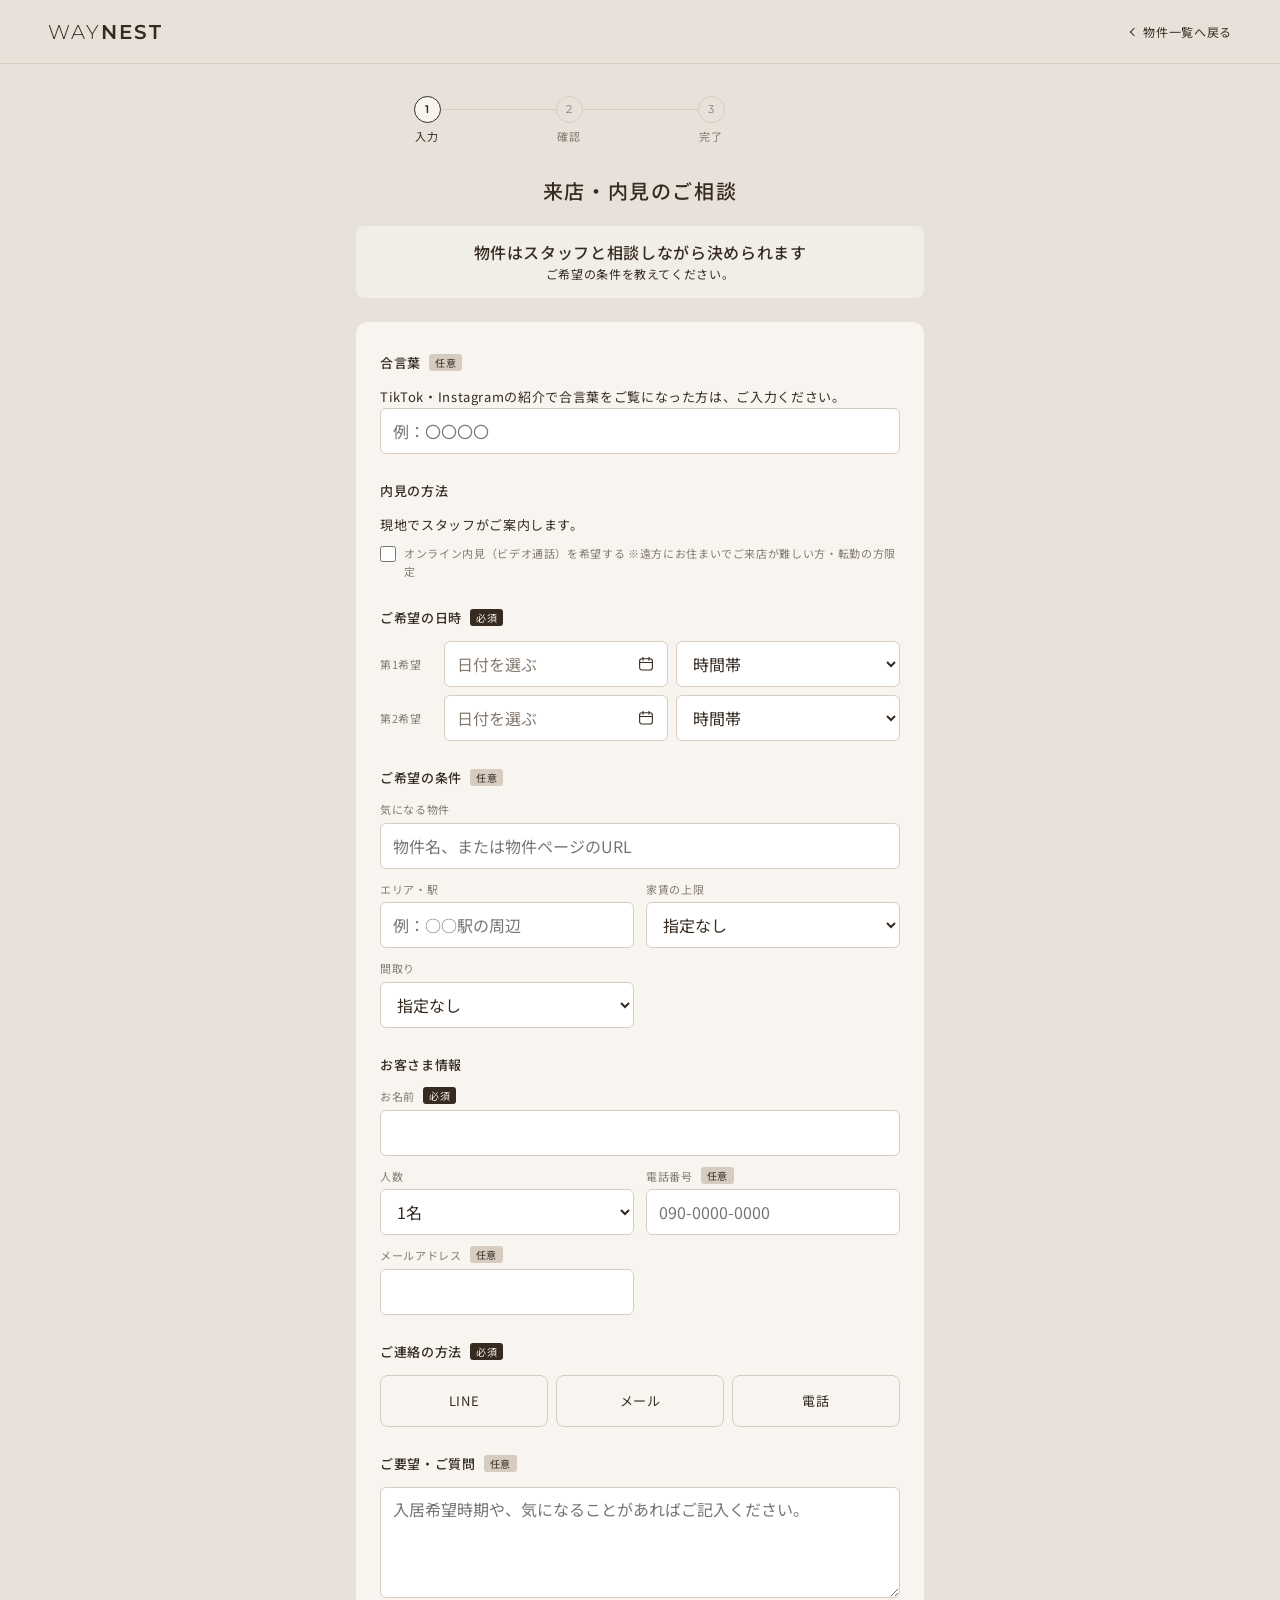
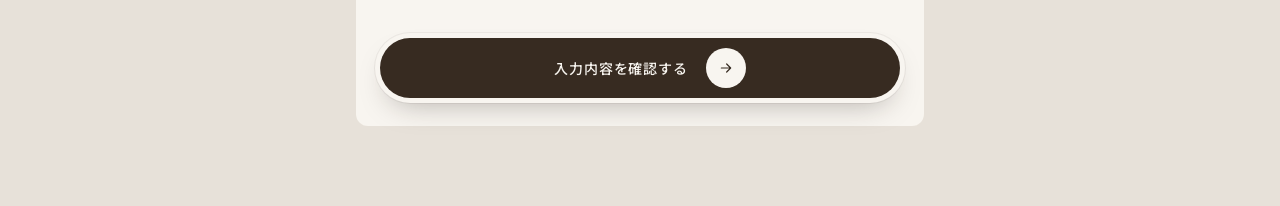
==== commit a3bb15b1: "相談フォームに合言葉（任意）欄を追加 TikTok・Instagram の紹介ごとの合言葉を入力できるようにし、確認画面と送信内容（passcode）に含める。 URL に ?code=合言葉 を付け" ====
--- a/entry.html
+++ b/entry.html
@@ -90,6 +90,13 @@
       </div>
 
       <form class="en-form" data-form novalidate>
+        <!-- 合言葉：TikTok・Instagram で紹介した物件ごとに決めた言葉（どの紹介を見て来たかを知るため）。URL の ?code= で最初から入れておける -->
+        <fieldset class="en-field">
+          <legend>合言葉<em class="is-optional">任意</em></legend>
+          <p class="en-method">TikTok・Instagramの紹介で合言葉をご覧になった方は、ご入力ください。</p>
+          <label class="en-input"><input type="text" name="passcode" maxlength="50" autocomplete="off" placeholder="例：〇〇〇〇" aria-label="合言葉" /></label>
+        </fieldset>
+
         <!-- 内見予約のときだけ -->
         <fieldset class="en-field" data-only="visit">
           <legend>内見の方法</legend>
